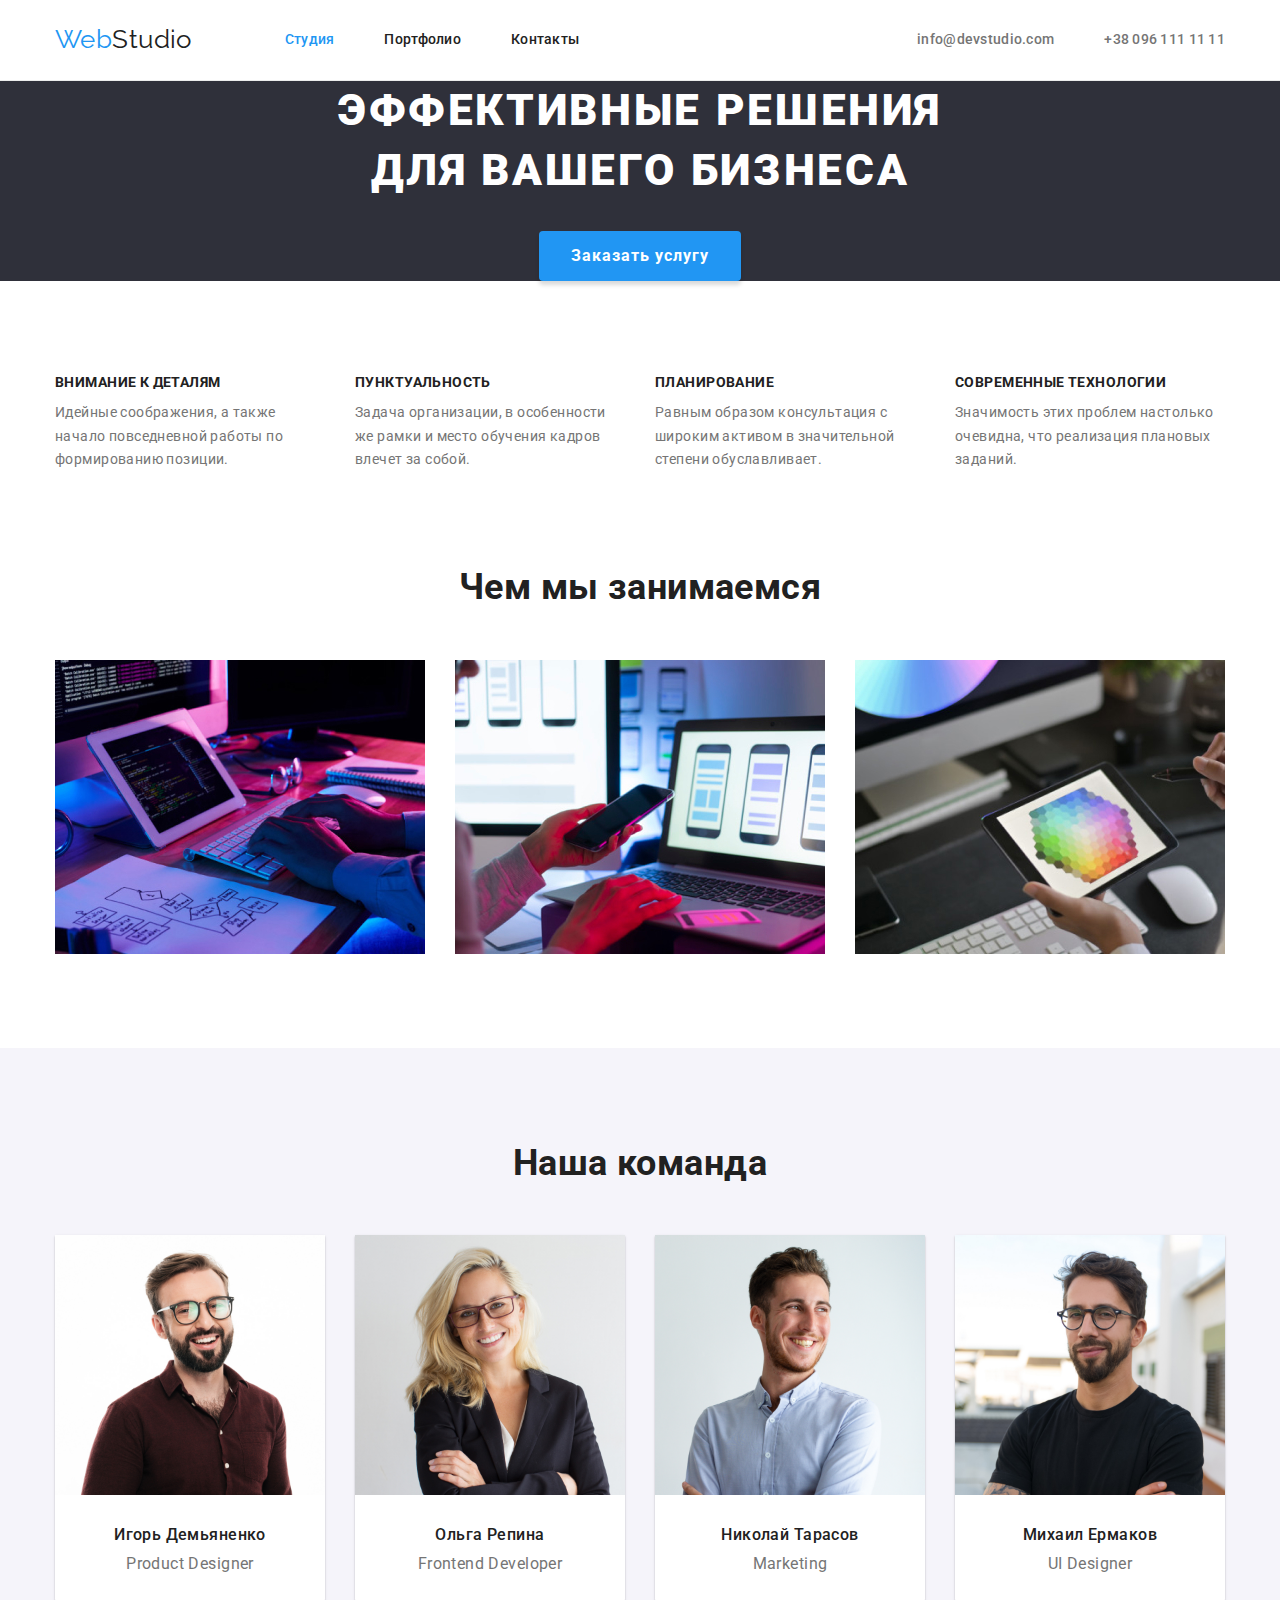
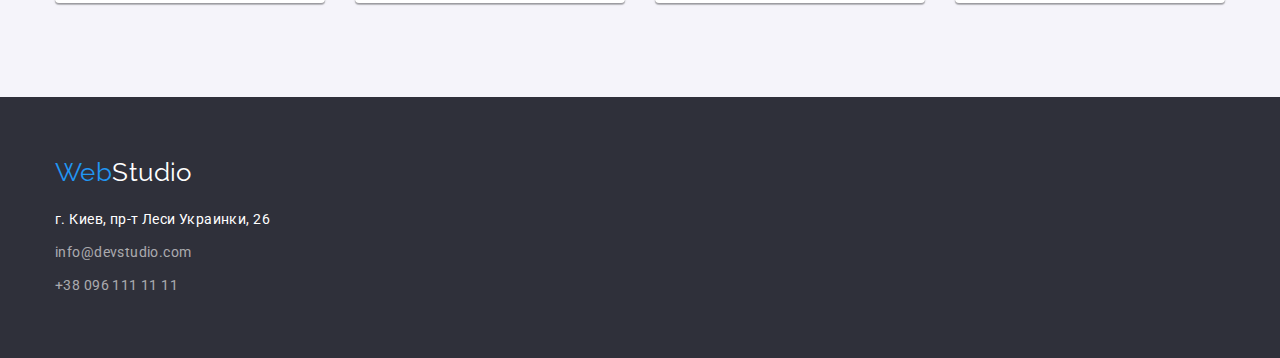
==== index.html @ 444cf95f "Добавляет материалы с 3 дз плюс БЭМ" ====
<!DOCTYPE html>
<html lang="ru">
  <head>
    <meta charset="UTF-8" />
    <meta name="viewport" content="width=device-width, initial-scale=1.0" />
    <title>WebStudio</title>
    <link
      href="https://fonts.googleapis.com/css2?family=Raleway:wght@700&family=Roboto:wght@400;500;700;900&display=swap"
      rel="stylesheet"
    />
    <link
      rel="stylesheet"
      href="https://cdnjs.cloudflare.com/ajax/libs/modern-normalize/1.0.0/modern-normalize.min.css"
    />
    <link rel="stylesheet" href="./css/common.css" />
    <link rel="stylesheet" href="./css/main.css" />
  </head>
  <body>
    <!-- Шапка сайта -->
    <header class="header">
      <div class="container header__container">
        <a href="./index.html" class="logo logo__header">
          Web<span class="logo--dark">Studio</span>
        </a>
        <nav>
          <ul class="site-nav">
            <li class="site-nav__item">
              <a
                href="./index.html"
                class="site-nav__link site-nav__link--current"
                >Студия</a
              >
            </li>
            <li class="site-nav__item">
              <a href="./portfolio.html" class="site-nav__link">Портфолио</a>
            </li>
            <li class="site-nav__item">
              <a href="" class="site-nav__link">Контакты</a>
            </li>
          </ul>
        </nav>
        <ul class="contacts">
          <li class="contacts__item">
            <a href="mailto:info@devstudio.com" class="contacts__link"
              >info@devstudio.com</a
            >
          </li>
          <li class="item">
            <a href="tel:+380961111111" class="contacts__link"
              >+38 096 111 11 11</a
            >
          </li>
        </ul>
      </div>
    </header>

    <main>
      <!-- Герой -->

      <section class="hero">
        <h1 class="hero__title">
          Эффективные решения <br />для вашего бизнеса
        </h1>
        <button class="button hero__button">Заказать услугу</button>
      </section>

      <!-- Особенности -->

      <section class="section features">
        <div class="container">
          <h2 class="title visually-hidden">Особенности</h2>
          <ul class="features-list">
            <li class="features-list__item">
              <h3 class="features-list__title">Внимание к деталям</h3>
              <p class="features-list__text">
                Идейные соображения, а также начало повседневной работы по
                формированию позиции.
              </p>
            </li>
            <li class="features-list__item">
              <h3 class="features-list__title">Пунктуальность</h3>
              <p class="features-list__text">
                Задача организации, в особенности же рамки и место обучения
                кадров влечет за собой.
              </p>
            </li>
            <li class="features-list__item">
              <h3 class="features-list__title">Планирование</h3>
              <p class="features-list__text">
                Равным образом консультация с широким активом в значительной
                степени обуславливает.
              </p>
            </li>
            <li class="features-list__item">
              <h3 class="features-list__title">Современные технологии</h3>
              <p class="features-list__text">
                Значимость этих проблем настолько очевидна, что реализация
                плановых заданий.
              </p>
            </li>
          </ul>
        </div>
      </section>

      <!-- Чем мы занимаемся -->
      <section class="section our-work">
        <div class="container">
          <h2 class="title">Чем мы занимаемся</h2>
          <ul class="work-list">
            <li class="work-list__item">
              <img
                src="./images/img.jpg"
                alt="Десктопные приложения"
                width="370"
                height="294"
              />
            </li>
            <li class="work-list__item">
              <img
                src="./images/img(1).jpg"
                alt="Мобильные приложения"
                width="370"
                height="294"
              />
            </li>
            <li class="work-list__item">
              <img
                src="./images/img(2).jpg"
                alt="Дизайнерские решения"
                width="370"
                height="294"
              />
            </li>
          </ul>
        </div>
      </section>

      <!-- Наша команда -->
      <section class="section our-team">
        <div class="container">
          <h2 class="title">Наша команда</h2>
          <ul class="team-list">
            <li class="team-list__item">
              <img
                src="./images/foto(1).jpg"
                alt="Игорь Демьяненко"
                width="270"
                height="260"
              />
              <h3 class="team-list__name">Игорь Демьяненко</h3>
              <p class="team-list__position" lang="en">Product Designer</p>
            </li>
            <li class="team-list__item">
              <img
                src="./images/foto(2).jpg"
                alt="Ольга Репина"
                width="270"
                height="260"
              />
              <h3 class="team-list__name">Ольга Репина</h3>
              <p class="team-list__position" lang="en">Frontend Developer</p>
            </li>
            <li class="team-list__item">
              <img
                src="./images/foto(3).jpg"
                alt="Николай Тарасов"
                width="270"
                height="260"
              />
              <h3 class="team-list__name">Николай Тарасов</h3>
              <p class="team-list__position" lang="en">Marketing</p>
            </li>
            <li class="team-list__item">
              <img
                src="./images/foto(4).jpg"
                alt="Михаил Ермаков"
                width="270"
                height="260"
              />
              <h3 class="team-list__name">Михаил Ермаков</h3>
              <p class="team-list__position" lang="en">UI Designer</p>
            </li>
          </ul>
        </div>
      </section>
    </main>

    <!-- Подвал сайта -->
    <footer class="footer">
      <div class="container footer__container">
        <a href="./index.html" class="logo logo__footer">
          Web<span class="logo--light">Studio</span>
        </a>
        <address class="address">
          <ul>
            <li class="address__item">г. Киев, пр-т Леси Украинки, 26</li>
            <li class="address__item">
              <a href="mailto:info@devstudio.com" class="address__link"
                >info@devstudio.com</a
              >
            </li>
            <li class="address__item">
              <a href="tel:+380961111111" class="address__link"
                >+38 096 111 11 11</a
              >
            </li>
          </ul>
        </address>
      </div>
    </footer>
  </body>
</html>
---- css/common.css ----
/* цвет основного текста #757575 */
/* вторичный цвет текста (цвет заголовков) #212121 */
/* акцент #2196F3 */
/* цвет ссылок в адресе rgba(255, 255, 255, 0.6) */
/* основной цвет фона #FFFFFF */
/* вторичный цвет фона #F5F4FA */
/* цвет акцентов фота #2F303A */
/* основной цвет бордера в портфолио #EEEEEE */
/* вторичный цвет бордера в портфолио #ECECEC */

:root {
  --primary-text-color: #757575;
  --title-text-color: #212121;
  --accent-color: #2196f3;
  --primary-white-color: #ffffff;
  --secondary-bg-color: #f5f4fa;
  --accent-bg-color: #2f303a;
  --primary-border-color: #eeeeee;
  --secondary-border-color: #ececec;
}

body {
  background-color: var(--primary-white-color);

  color: var(--primary-text-color);
  font-family: Roboto, sans-serif;
  letter-spacing: 0.03em;
  font-size: 14px;
  line-height: 1.71;
}

ul {
  padding: 0;
  margin: 0;
  list-style: none;
}

img {
  display: block;
  max-width: 100%;
  height: auto;
}

.visually-hidden {
  position: absolute;
  width: 1px;
  height: 1px;
  margin: -1px;
  border: 0;
  padding: 0;
  clip: rect(0 0 0 0);
  overflow: hidden;
}

.container {
  margin-top: 0;
  margin-bottom: 0;
  margin-left: auto;
  margin-right: auto;
  width: 1200px;
  padding: 0 15px;

  /* outline: 2px solid tomato; */
}

/* .section {
  outline: 1px dotted turquoise;
} */

/* Button */
.button {
  display: inline-block;
  border-radius: 4px;
  border: none;

  color: var(--primary-white-color);
  background-color: var(--accent-color);
  font-family: inherit;

  font-weight: 700;
  font-size: 16px;
  line-height: 1.87;
  letter-spacing: 0.06em;
  text-align: center;
}

/* Page header */

.header {
  border-bottom: 1px solid var(--secondary-border-color);
}

.header__container {
  display: flex;
  align-items: center;
}

/* Logo */
.logo {
  color: var(--accent-color);

  font-family: Raleway, sans-serif;
  font-size: 26px;
  line-height: 1.2;
  text-decoration: none;
}

.logo__header {
  margin-right: 93px;
}

.logo--dark {
  color: var(--title-text-color);
}

.logo--light {
  color: var(--primary-white-color);
}

/* Site nav */

.site-nav {
  display: flex;
}

.site-nav__item:not(:last-child) {
  margin-right: 50px;
}

.site-nav__link {
  display: block;
  padding-top: 32px;
  padding-bottom: 32px;

  color: var(--title-text-color);
  font-weight: 500;
  font-size: 14px;
  line-height: 1.14;
  letter-spacing: 0.02em;
  text-decoration: none;
}

.site-nav__link:hover,
.site-nav__link:focus {
  color: var(--accent-color);
}

.site-nav__link--current {
  color: var(--accent-color);
}

/* Contacts */

.contacts {
  display: flex;
  margin-left: auto;
}

.contacts__item:not(:last-child) {
  margin-right: 50px;
}

.contacts__link {
  display: block;
  padding-top: 32px;
  padding-bottom: 32px;

  color: var(--primary-text-color);
  font-weight: 500;
  font-size: 14px;
  line-height: 1.14;
  letter-spacing: 0.02em;
  text-decoration: none;
}

.contacts__link:hover,
.contacts__link:focus {
  color: var(--accent-color);
}

/* Footer */

.footer {
  padding-top: 60px;
  padding-bottom: 60px;

  background-color: var(--accent-bg-color);
}

.logo__footer {
  display: inline-block;
  margin-bottom: 20px;
}

.address {
  color: var(--primary-white-color);
  font-style: normal;
  font-size: 14px;
  line-height: 1.71;
}

.address__link {
  color: rgba(255, 255, 255, 0.6);
  font-size: 14px;
  line-height: 1.71;
  text-decoration: none;
}
.address__item:not(:last-child) {
  margin-bottom: 9px;
}
---- css/main.css ----
/* Hero */

.hero {
  text-align: center;

  background-color: var(--accent-bg-color);
}

.hero__title {
  margin-top: 0;
  margin-bottom: 30px;

  color: var(--primary-white-color);
  font-weight: 900;
  font-size: 44px;
  line-height: 1.36;
  letter-spacing: 0.06em;
  text-transform: uppercase;
}

.hero__button {
  padding: 10px 32px;
  min-width: 200px;
  min-height: 50px;
  box-shadow: 0px 4px 4px rgba(0, 0, 0, 0.15);
}

/* Section */

.title {
  margin-top: 0;
  margin-bottom: 50px;

  color: var(--title-text-color);
  font-weight: 700;
  font-size: 36px;
  line-height: 1.2;
  text-align: center;
}

/* Features */
.features {
  padding-top: 94px;
  padding-bottom: 94px;
}

.features-list {
  display: flex;
}

.features-list__item {
  /* flex-basis: 270px; */
  flex-basis: calc((100% - 3 * 30px) / 4);
}

.features-list__item:not(:last-child) {
  margin-right: 30px;
}

.features-list__title {
  margin-top: 0;
  margin-bottom: 10px;

  color: var(--title-text-color);
  font-weight: 700;
  font-size: 14px;
  line-height: 1.14;
  text-transform: uppercase;
}

.features-list__text {
  margin-top: 0;
  margin-bottom: 0;
}

/* Our work */

.our-work {
  padding-top: 0;
  padding-bottom: 94px;
}

.work-list {
  display: flex;
}

.work-list__item {
  flex-basis: calc((100% - 2 * 30px) / 3);
}

.work-list__item:not(:last-child) {
  margin-right: 30px;
}

/* Our team */

.our-team {
  padding-top: 94px;
  padding-bottom: 94px;

  background-color: var(--secondary-bg-color);
}

.team-list {
  display: flex;
}

.team-list__item {
  flex-basis: calc((100% - 3 * 30px) / 4);
  padding-bottom: 30px;
  background-color: var(--primary-white-color);
  box-shadow: 0px 1px 3px rgba(0, 0, 0, 0.12), 0px 1px 1px rgba(0, 0, 0, 0.14),
    0px 2px 1px rgba(0, 0, 0, 0.2);
  border-radius: 0px 0px 4px 4px;
}

.team-list__item:not(:last-child) {
  margin-right: 30px;
}

.team-list__name {
  margin-top: 30px;
  margin-bottom: 10px;

  color: var(--title-text-color);
  font-weight: 500;
  font-size: 16px;
  line-height: 1.2;
  text-align: center;
}

.team-list__position {
  margin-top: 0;
  margin-bottom: 0;

  font-size: 16px;
  line-height: 1.2;
  text-align: center;
}
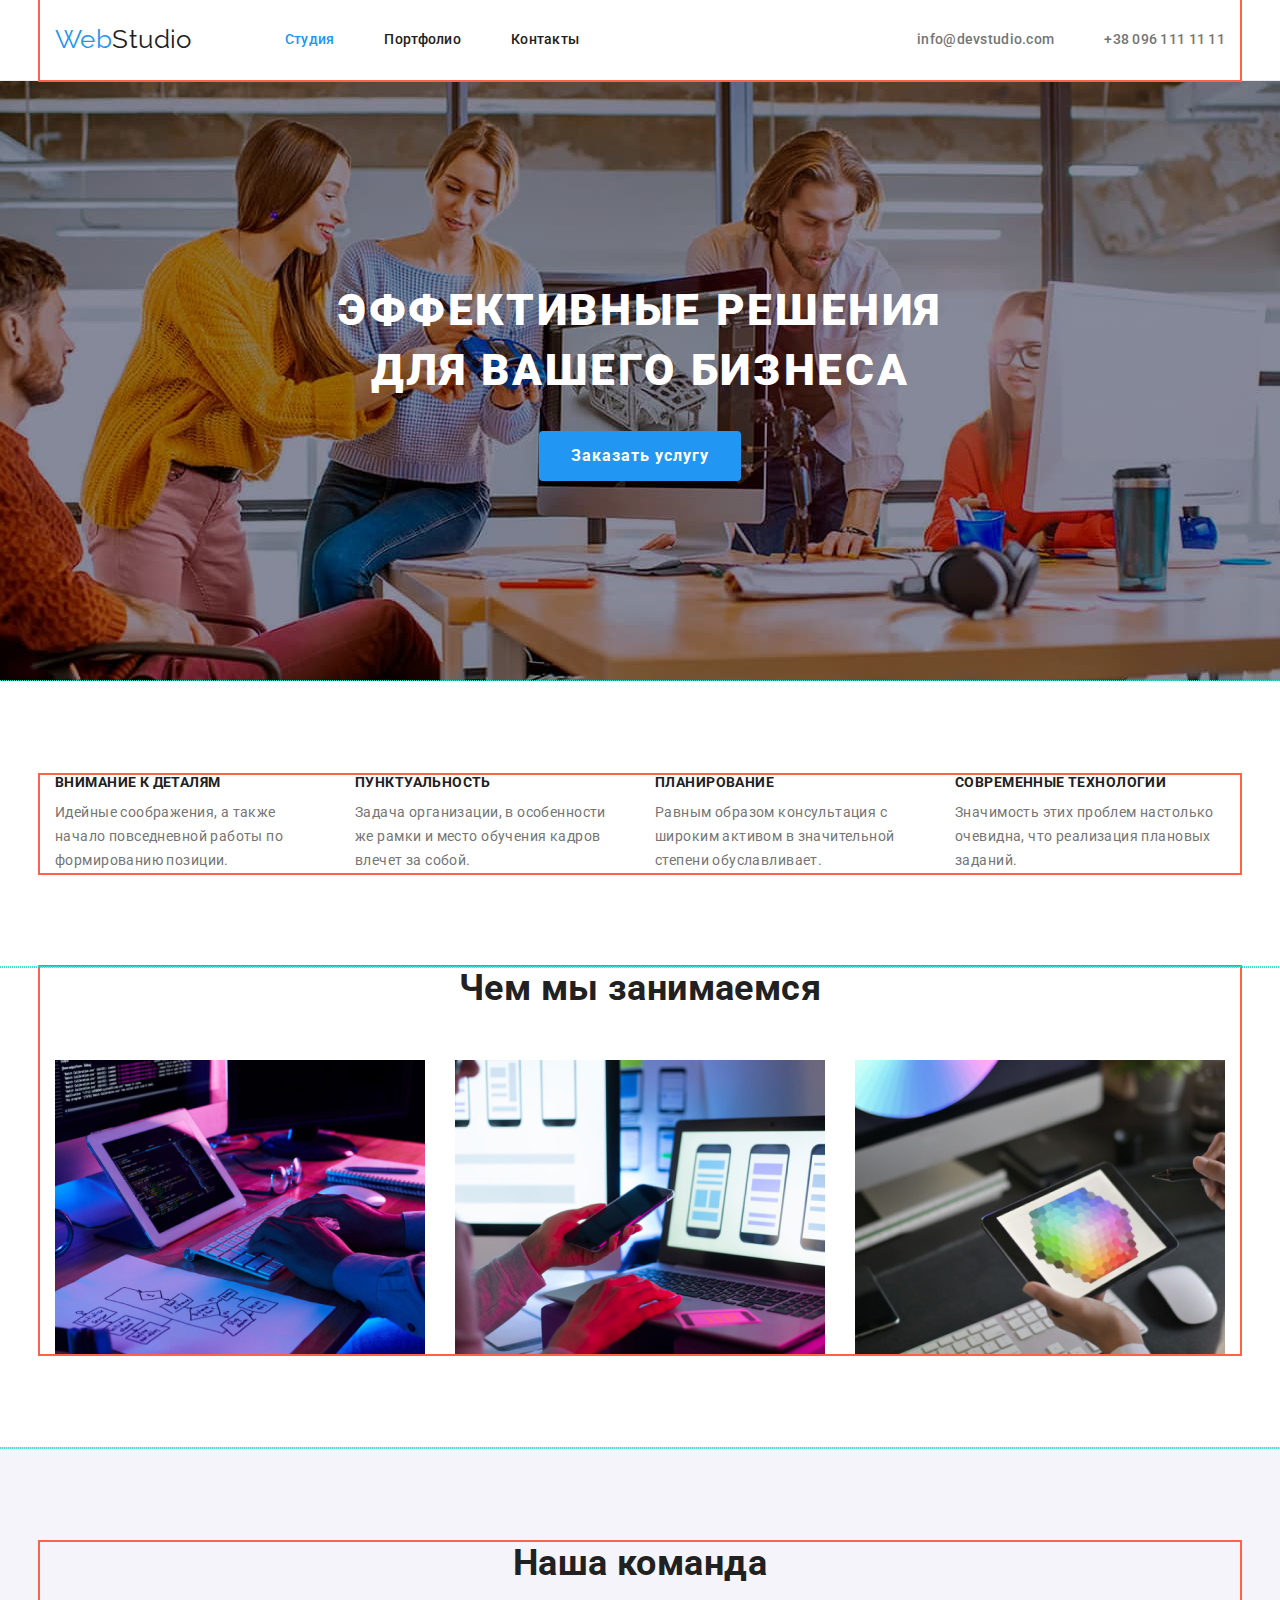
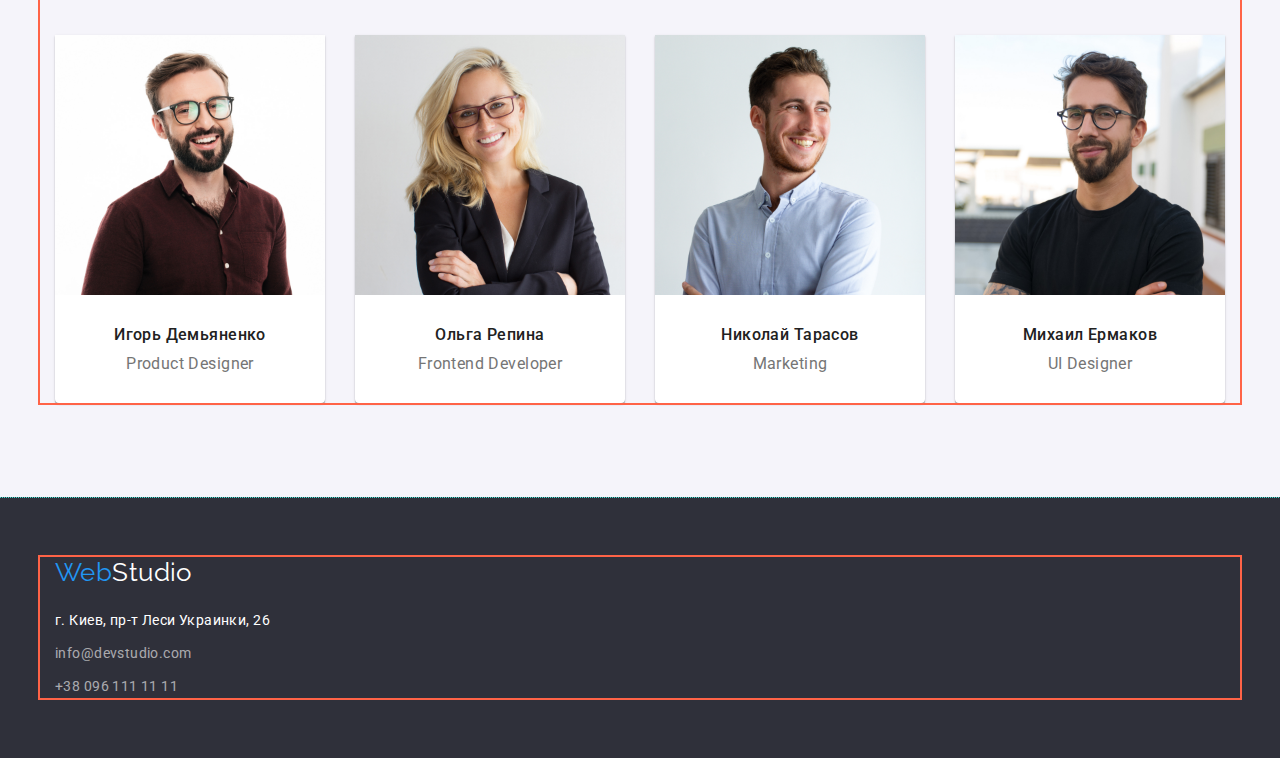
==== commit ce8a9d9c: "Добавляет фоновое изображение в герое" ====
--- a/index.html
+++ b/index.html
@@ -58,10 +58,12 @@
       <!-- Герой -->
 
       <section class="hero">
-        <h1 class="hero__title">
-          Эффективные решения <br />для вашего бизнеса
-        </h1>
-        <button class="button hero__button">Заказать услугу</button>
+        <div class="hero__content">
+          <h1 class="hero__title">
+            Эффективные решения <br />для вашего бизнеса
+          </h1>
+          <button class="button hero__button">Заказать услугу</button>
+        </div>
       </section>
 
       <!-- Особенности -->
--- a/css/common.css
+++ b/css/common.css
@@ -7,6 +7,7 @@
 /* цвет акцентов фота #2F303A */
 /* основной цвет бордера в портфолио #EEEEEE */
 /* вторичный цвет бордера в портфолио #ECECEC */
+/* цвет фона героя #C4C4C4 */
 
 :root {
   --primary-text-color: #757575;
@@ -17,6 +18,7 @@
   --accent-bg-color: #2f303a;
   --primary-border-color: #eeeeee;
   --secondary-border-color: #ececec;
+  --hero-color: #c4c4c4;
 }
 
 body {
@@ -60,12 +62,12 @@
   width: 1200px;
   padding: 0 15px;
 
-  /* outline: 2px solid tomato; */
-}
-
-/* .section {
+  outline: 2px solid tomato;
+}
+
+.section {
   outline: 1px dotted turquoise;
-} */
+}
 
 /* Button */
 .button {
--- a/css/main.css
+++ b/css/main.css
@@ -1,9 +1,16 @@
 /* Hero */
 
 .hero {
+  height: 600px;
   text-align: center;
+  background-color: var(--hero-color);
+  background-image: url('../images/hero.jpg');
+  background-position: center;
+}
 
-  background-color: var(--accent-bg-color);
+.hero__content {
+  padding-top: 200px;
+  padding-bottom: 200px;
 }
 
 .hero__title {
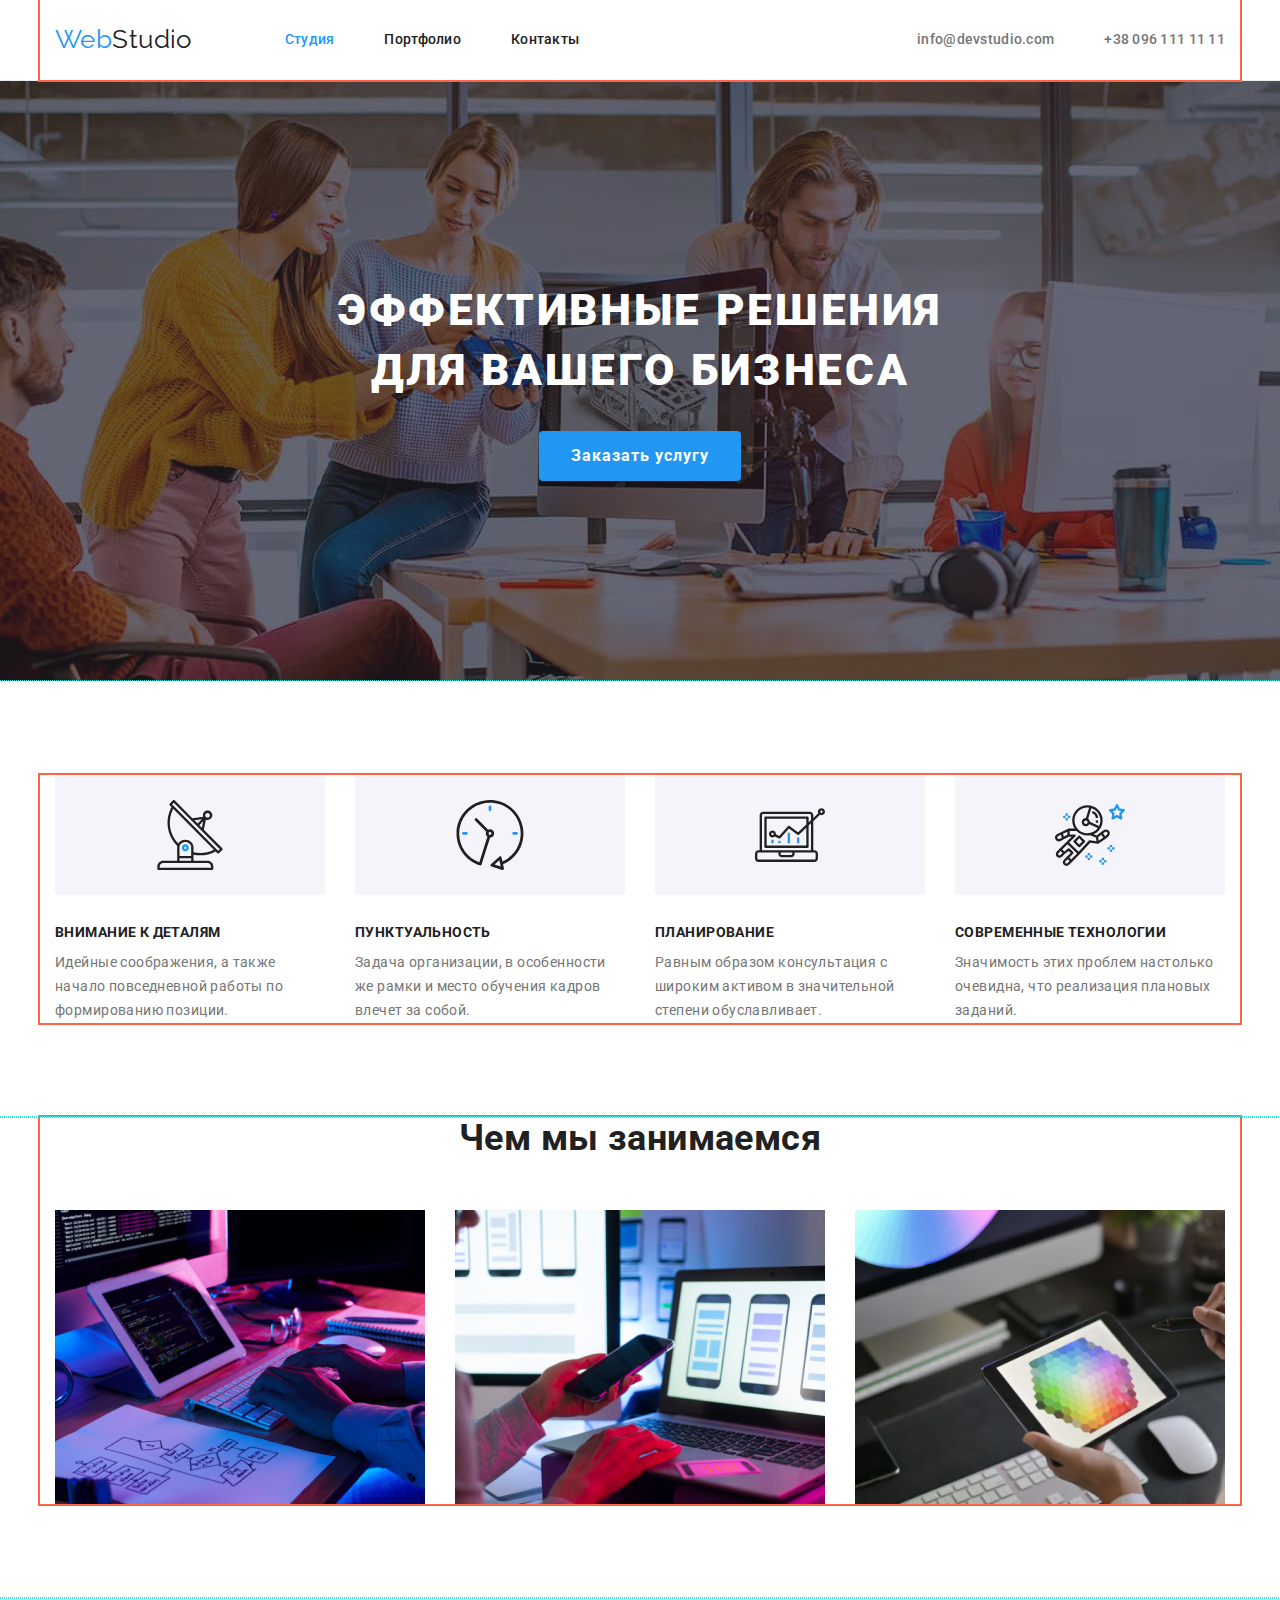
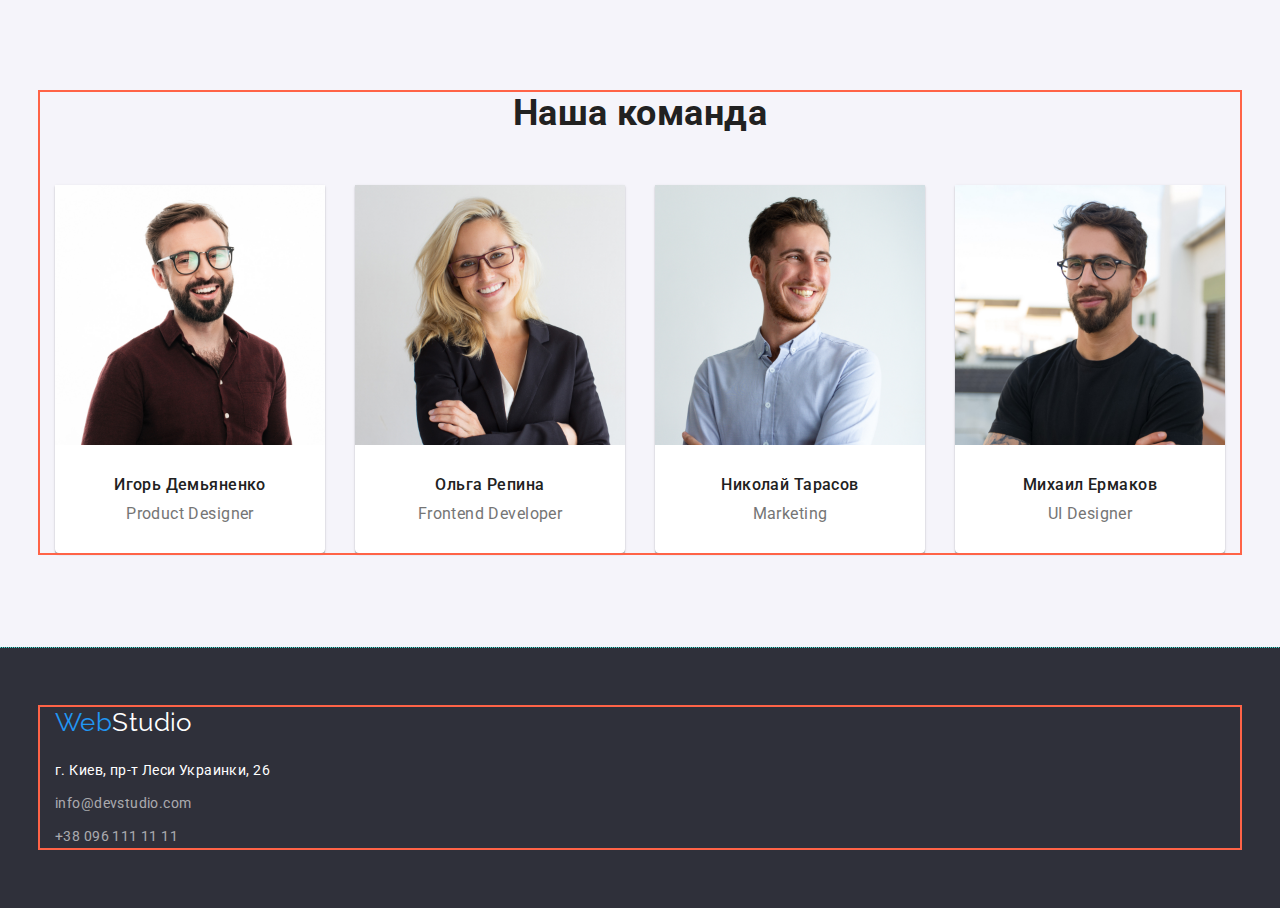
==== commit 25cf4da0: "Добавляет финальные стили к герою и иконки в особености" ====
--- a/index.html
+++ b/index.html
@@ -58,11 +58,13 @@
       <!-- Герой -->
 
       <section class="hero">
-        <div class="hero__content">
-          <h1 class="hero__title">
-            Эффективные решения <br />для вашего бизнеса
-          </h1>
-          <button class="button hero__button">Заказать услугу</button>
+        <div class="hero__wrapper">
+          <div class="hero__content">
+            <h1 class="hero__title">
+              Эффективные решения <br />для вашего бизнеса
+            </h1>
+            <button class="button hero__button">Заказать услугу</button>
+          </div>
         </div>
       </section>
 
@@ -72,28 +74,28 @@
         <div class="container">
           <h2 class="title visually-hidden">Особенности</h2>
           <ul class="features-list">
-            <li class="features-list__item">
+            <li class="features-list__item features-list__item--icon-antenna">
               <h3 class="features-list__title">Внимание к деталям</h3>
               <p class="features-list__text">
                 Идейные соображения, а также начало повседневной работы по
                 формированию позиции.
               </p>
             </li>
-            <li class="features-list__item">
+            <li class="features-list__item features-list__item--icon-clock">
               <h3 class="features-list__title">Пунктуальность</h3>
               <p class="features-list__text">
                 Задача организации, в особенности же рамки и место обучения
                 кадров влечет за собой.
               </p>
             </li>
-            <li class="features-list__item">
+            <li class="features-list__item features-list__item--icon-diagram">
               <h3 class="features-list__title">Планирование</h3>
               <p class="features-list__text">
                 Равным образом консультация с широким активом в значительной
                 степени обуславливает.
               </p>
             </li>
-            <li class="features-list__item">
+            <li class="features-list__item features-list__item--icon-astronaut">
               <h3 class="features-list__title">Современные технологии</h3>
               <p class="features-list__text">
                 Значимость этих проблем настолько очевидна, что реализация
--- a/css/main.css
+++ b/css/main.css
@@ -1,14 +1,26 @@
 /* Hero */
 
-.hero {
+/* .hero {
+} */
+
+.hero__wrapper {
+  max-width: 1600px;
   height: 600px;
-  text-align: center;
+  margin-left: auto;
+  margin-right: auto;
   background-color: var(--hero-color);
-  background-image: url('../images/hero.jpg');
+  background-image: linear-gradient(
+      to right,
+      rgba(47, 48, 58, 0.4),
+      rgba(47, 48, 58, 0.4)
+    ),
+    url('../images/hero.jpg');
   background-position: center;
+  background-size: cover;
 }
 
 .hero__content {
+  text-align: center;
   padding-top: 200px;
   padding-bottom: 200px;
 }
@@ -56,12 +68,39 @@
 }
 
 .features-list__item {
-  /* flex-basis: 270px; */
   flex-basis: calc((100% - 3 * 30px) / 4);
 }
 
 .features-list__item:not(:last-child) {
   margin-right: 30px;
+}
+
+.features-list__item::before {
+  display: block;
+  margin-bottom: 30px;
+  content: '';
+  height: 120px;
+  background-color: var(--secondary-bg-color);
+  background-repeat: no-repeat;
+  background-position: center;
+
+  border-radius: 4px;
+}
+
+.features-list__item--icon-antenna::before {
+  background-image: url('../images/antenna.svg');
+}
+
+.features-list__item--icon-clock::before {
+  background-image: url('../images/clock.svg');
+}
+
+.features-list__item--icon-diagram::before {
+  background-image: url('../images/diagram.svg');
+}
+
+.features-list__item--icon-astronaut::before {
+  background-image: url('../images/astronaut.svg');
 }
 
 .features-list__title {
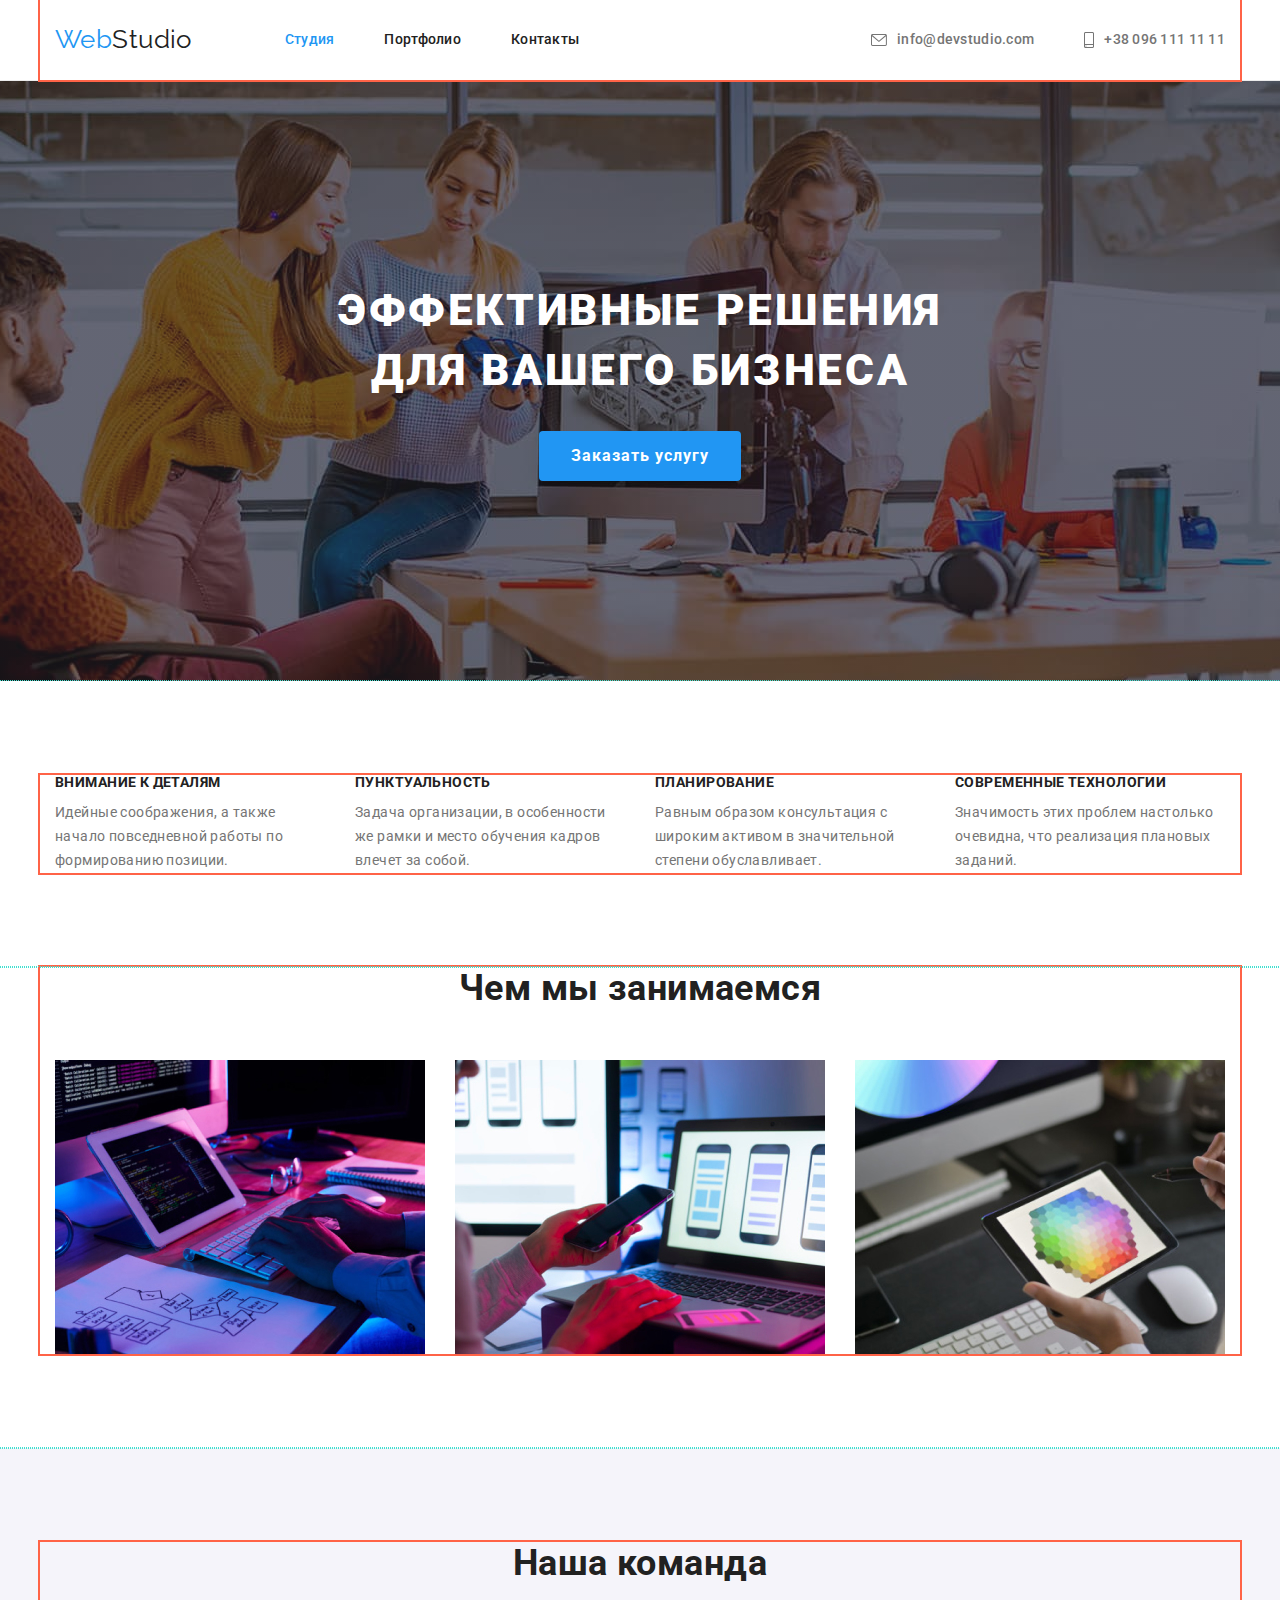
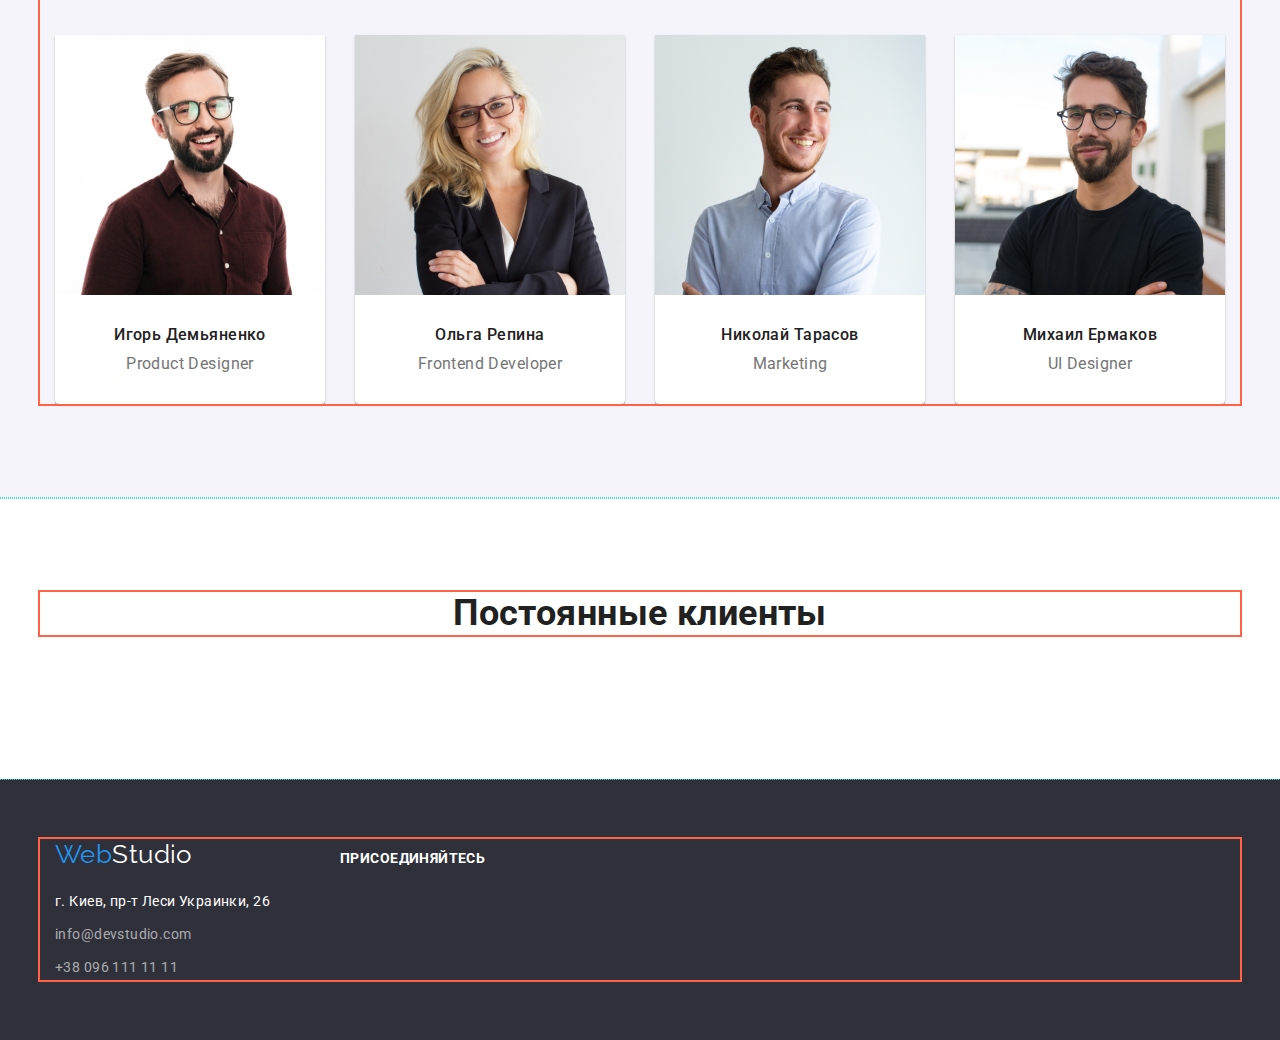
==== commit 0f333ca0: "Добавляет спрайт для всех иконок. Добавляет иконки в шапке" ====
--- a/index.html
+++ b/index.html
@@ -41,13 +41,23 @@
         </nav>
         <ul class="contacts">
           <li class="contacts__item">
-            <a href="mailto:info@devstudio.com" class="contacts__link"
-              >info@devstudio.com</a
+            <a
+              href="mailto:info@devstudio.com"
+              class="contacts__link contacts__link--email"
+              ><svg class="contacts__icon" width="16" height="12">
+                <use href="./images/sprite.svg#envelope"></use>
+              </svg>
+              info@devstudio.com</a
             >
           </li>
           <li class="item">
-            <a href="tel:+380961111111" class="contacts__link"
-              >+38 096 111 11 11</a
+            <a
+              href="tel:+380961111111"
+              class="contacts__link contacts__link--tel"
+              ><svg class="contacts__icon" width="10" height="16">
+                <use href="./images/sprite.svg#smartphone"></use>
+              </svg>
+              +38 096 111 11 11</a
             >
           </li>
         </ul>
@@ -70,7 +80,7 @@
 
       <!-- Особенности -->
 
-      <section class="section features">
+      <section class="section">
         <div class="container">
           <h2 class="title visually-hidden">Особенности</h2>
           <ul class="features-list">
@@ -187,29 +197,78 @@
           </ul>
         </div>
       </section>
+
+      <!-- Постоянные клиенты -->
+
+      <section class="section regular-clients">
+        <div class="container">
+          <h2 class="title">Постоянные клиенты</h2>
+          <!-- <ul>
+            <li>
+              <a href=""></a>
+            </li>
+            <li><a href=""></a></li>
+            <li><a href=""></a></li>
+            <li><a href=""></a></li>
+            <li><a href=""></a></li>
+            <li><a href=""></a></li>
+          </ul> -->
+        </div>
+      </section>
     </main>
 
     <!-- Подвал сайта -->
     <footer class="footer">
       <div class="container footer__container">
-        <a href="./index.html" class="logo logo__footer">
-          Web<span class="logo--light">Studio</span>
-        </a>
-        <address class="address">
-          <ul>
-            <li class="address__item">г. Киев, пр-т Леси Украинки, 26</li>
-            <li class="address__item">
-              <a href="mailto:info@devstudio.com" class="address__link"
-                >info@devstudio.com</a
-              >
-            </li>
-            <li class="address__item">
-              <a href="tel:+380961111111" class="address__link"
-                >+38 096 111 11 11</a
-              >
-            </li>
-          </ul>
-        </address>
+        <div class="footer__contacts">
+          <a href="./index.html" class="logo logo__footer">
+            Web<span class="logo--light">Studio</span>
+          </a>
+          <address class="address">
+            <ul>
+              <li class="address__item">г. Киев, пр-т Леси Украинки, 26</li>
+              <li class="address__item">
+                <a href="mailto:info@devstudio.com" class="address__link"
+                  >info@devstudio.com</a
+                >
+              </li>
+              <li class="address__item">
+                <a href="tel:+380961111111" class="address__link"
+                  >+38 096 111 11 11</a
+                >
+              </li>
+            </ul>
+          </address>
+        </div>
+        <div class="social-networks">
+          <b class="social-networks__title">Присоединяйтесь</b>
+          <ul class="social-networks__list">
+            <li class="social-networks__item">
+              <a
+                class="social-networks__link social-networks__link--instagram"
+                href="https://www.instagram.com/"
+              ></a>
+            </li>
+            <li class="social-networks__item">
+              <a
+                class="social-networks__link social-networks__link--twitter"
+                href="https://twitter.com/"
+              ></a>
+            </li>
+            <li class="social-networks__item">
+              <a
+                class="social-networks__link social-networks__link--facebook"
+                href="https://www.facebook.com/"
+              ></a>
+            </li>
+            <li class="social-networks__item--linkedin">
+              <a
+                class="social-networks__link social-networks__link--linkedin"
+                href="https://www.linkedin.com/"
+              ></a>
+            </li>
+          </ul>
+        </div>
       </div>
     </footer>
   </body>
--- a/css/common.css
+++ b/css/common.css
@@ -66,6 +66,9 @@
 }
 
 .section {
+  padding-top: 94px;
+  padding-bottom: 94px;
+
   outline: 1px dotted turquoise;
 }
 
@@ -163,7 +166,10 @@
 }
 
 .contacts__link {
-  display: block;
+  /* display: block; */
+  display: flex;
+  align-items: center;
+
   padding-top: 32px;
   padding-bottom: 32px;
 
@@ -175,9 +181,15 @@
   text-decoration: none;
 }
 
+.contacts__icon {
+  margin-right: 10px;
+}
+
 .contacts__link:hover,
 .contacts__link:focus {
   color: var(--accent-color);
+  --color-envelope: var(--accent-color);
+  --color-smartphone: var(--accent-color);
 }
 
 /* Footer */
@@ -189,6 +201,15 @@
   background-color: var(--accent-bg-color);
 }
 
+.footer__container {
+  display: flex;
+  align-items: baseline;
+}
+
+.footer__contacts {
+  margin-right: 70px;
+}
+
 .logo__footer {
   display: inline-block;
   margin-bottom: 20px;
@@ -210,3 +231,79 @@
 .address__item:not(:last-child) {
   margin-bottom: 9px;
 }
+
+.social-networks {
+}
+
+.social-networks__title {
+  display: block;
+  margin-bottom: 20px;
+
+  text-transform: uppercase;
+  line-height: 1.14;
+  color: var(--primary-white-color);
+}
+
+.social-networks__list {
+  display: flex;
+}
+
+.social-networks__item:not(:last-child) {
+  margin-right: 10px;
+}
+
+/* .social-networks__link {
+  display: inline-block;
+  width: 44px;
+  height: 44px;
+  border-radius: 50%;
+  background-color: rgba(255, 255, 255, 0.1);
+  background-repeat: no-repeat;
+  background-position: center;
+}
+
+.social-networks__link:hover {
+  background-color: var(--accent-color);
+}
+
+.social-networks__link--instagram {
+  background-image: url('../images/instagram-white.svg');
+}
+
+.social-networks__link--twitter {
+  background-image: url('../images/twitter-white.svg');
+}
+
+.social-networks__link--facebook {
+  background-image: url('../images/facebook-white.svg');
+}
+
+.social-networks__link--linkedin {
+  background-image: url('../images/linkedin-white.svg');
+} */
+
+/* .action {
+  display: flex;
+  padding: 0;
+  margin: 0;
+  outline: 1px solid black;
+  list-style: none;
+}
+.test {
+  width: 44px;
+  height: 44px;
+  background-color: #fff;
+  border-radius: 50%;
+  padding: 0;
+  border: none;
+}
+.test-icon {
+  fill: #afb1b8;
+  width: 20px;
+  height: 20px;
+}
+
+.test:hover {
+  background-color: #2196f3;
+  --color2: #fff;
+} */
--- a/css/main.css
+++ b/css/main.css
@@ -1,7 +1,4 @@
 /* Hero */
-
-/* .hero {
-} */
 
 .hero__wrapper {
   max-width: 1600px;
@@ -58,10 +55,6 @@
 }
 
 /* Features */
-.features {
-  padding-top: 94px;
-  padding-bottom: 94px;
-}
 
 .features-list {
   display: flex;
@@ -75,7 +68,7 @@
   margin-right: 30px;
 }
 
-.features-list__item::before {
+/* .features-list__item::before {
   display: block;
   margin-bottom: 30px;
   content: '';
@@ -83,8 +76,8 @@
   background-color: var(--secondary-bg-color);
   background-repeat: no-repeat;
   background-position: center;
-
   border-radius: 4px;
+  background-size: 70px 70px;
 }
 
 .features-list__item--icon-antenna::before {
@@ -101,7 +94,7 @@
 
 .features-list__item--icon-astronaut::before {
   background-image: url('../images/astronaut.svg');
-}
+} */
 
 .features-list__title {
   margin-top: 0;
@@ -141,9 +134,6 @@
 /* Our team */
 
 .our-team {
-  padding-top: 94px;
-  padding-bottom: 94px;
-
   background-color: var(--secondary-bg-color);
 }
 
@@ -183,3 +173,5 @@
   line-height: 1.2;
   text-align: center;
 }
+
+/* Regular clients */
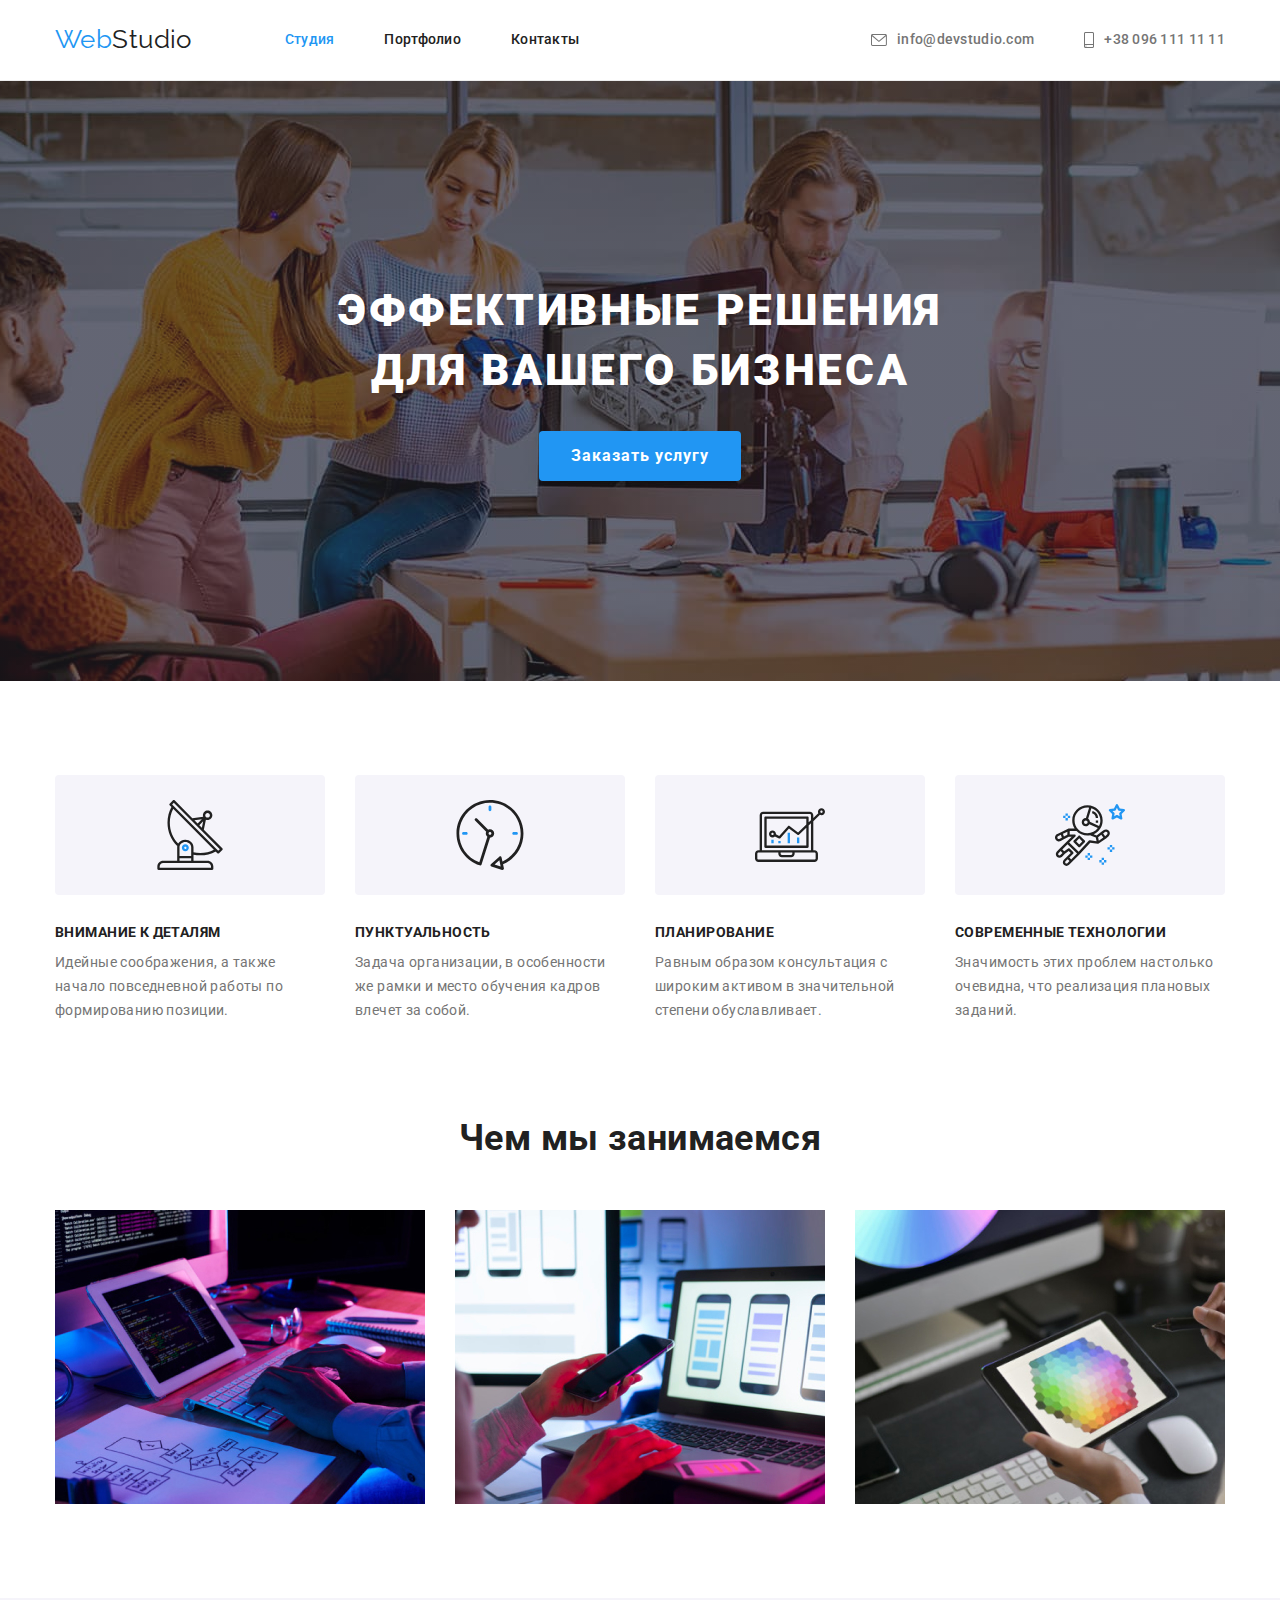
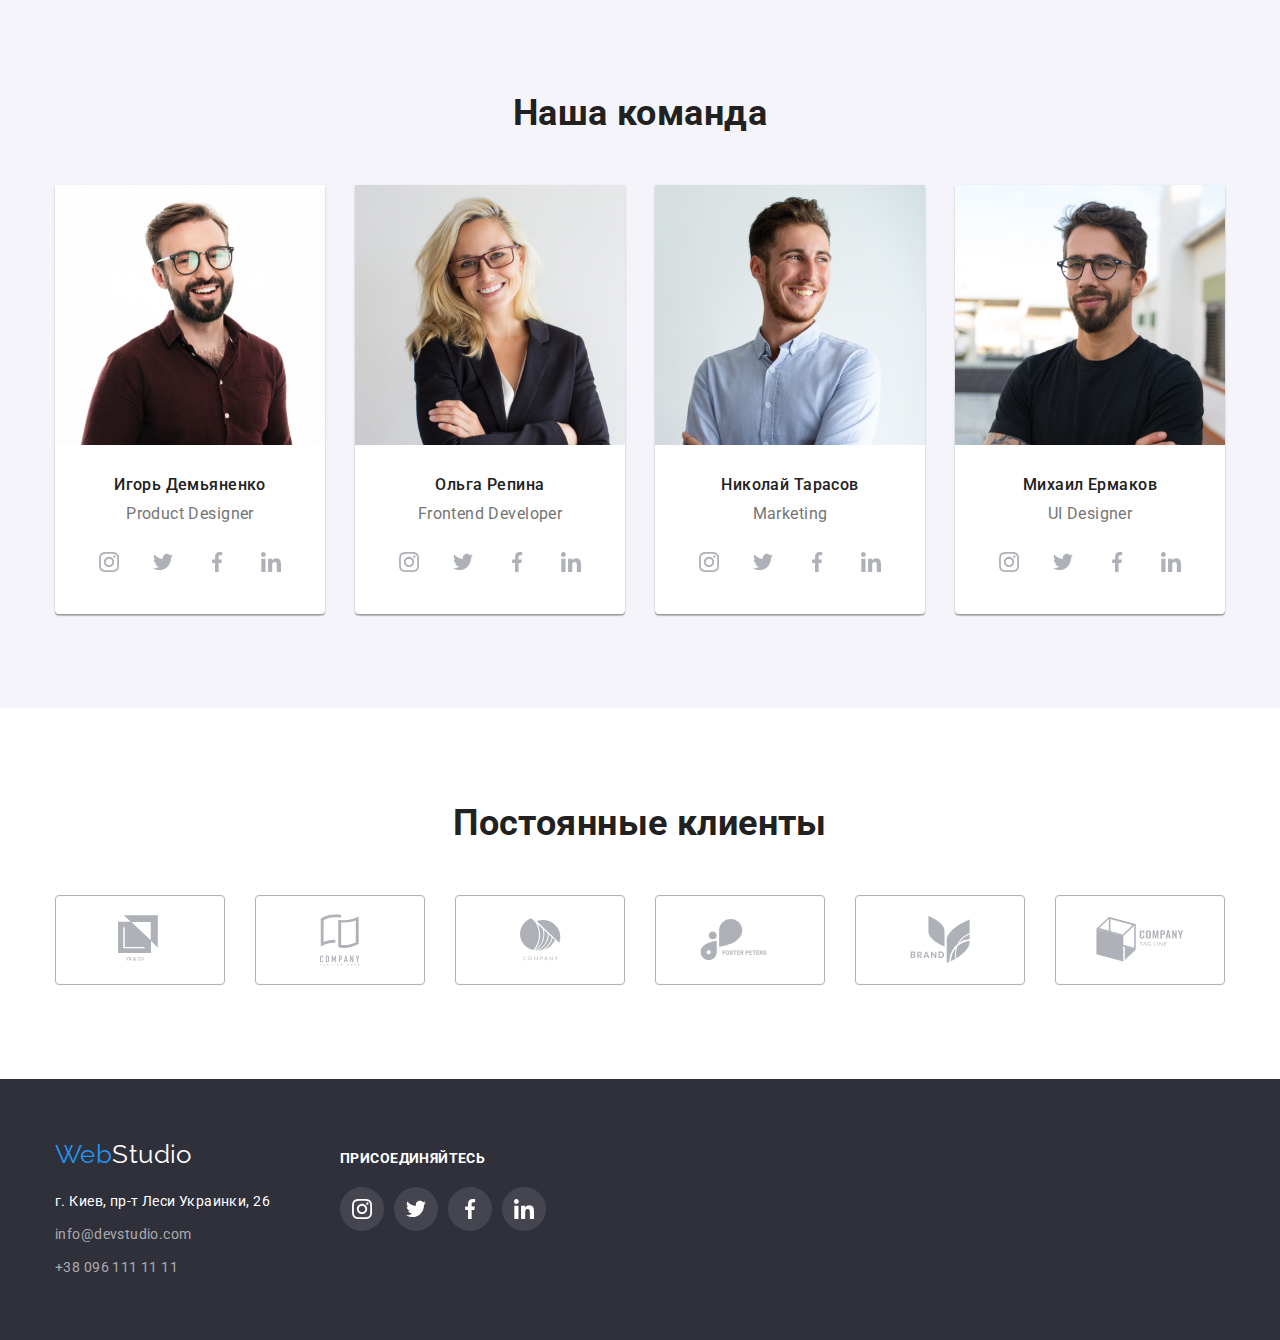
==== commit e17e47bb: "Добавляет иконки" ====
--- a/index.html
+++ b/index.html
@@ -22,6 +22,7 @@
         <a href="./index.html" class="logo logo__header">
           Web<span class="logo--dark">Studio</span>
         </a>
+
         <nav>
           <ul class="site-nav">
             <li class="site-nav__item">
@@ -39,6 +40,7 @@
             </li>
           </ul>
         </nav>
+
         <ul class="contacts">
           <li class="contacts__item">
             <a
@@ -50,6 +52,7 @@
               info@devstudio.com</a
             >
           </li>
+
           <li class="item">
             <a
               href="tel:+380961111111"
@@ -83,29 +86,53 @@
       <section class="section">
         <div class="container">
           <h2 class="title visually-hidden">Особенности</h2>
+
           <ul class="features-list">
-            <li class="features-list__item features-list__item--icon-antenna">
+            <li class="features-list__item">
+              <div class="features-list__container">
+                <svg class="features-list__icon" width="70" height="70">
+                  <use href="./images/sprite.svg#antenna"></use>
+                </svg>
+              </div>
               <h3 class="features-list__title">Внимание к деталям</h3>
               <p class="features-list__text">
                 Идейные соображения, а также начало повседневной работы по
                 формированию позиции.
               </p>
             </li>
-            <li class="features-list__item features-list__item--icon-clock">
+
+            <li class="features-list__item">
+              <div class="features-list__container">
+                <svg class="features-list__icon" width="70" height="70">
+                  <use href="./images/sprite.svg#clock"></use>
+                </svg>
+              </div>
               <h3 class="features-list__title">Пунктуальность</h3>
               <p class="features-list__text">
                 Задача организации, в особенности же рамки и место обучения
                 кадров влечет за собой.
               </p>
             </li>
-            <li class="features-list__item features-list__item--icon-diagram">
+
+            <li class="features-list__item">
+              <div class="features-list__container">
+                <svg class="features-list__icon" width="70" height="70">
+                  <use href="./images/sprite.svg#diagram"></use>
+                </svg>
+              </div>
               <h3 class="features-list__title">Планирование</h3>
               <p class="features-list__text">
                 Равным образом консультация с широким активом в значительной
                 степени обуславливает.
               </p>
             </li>
-            <li class="features-list__item features-list__item--icon-astronaut">
+
+            <li class="features-list__item">
+              <div class="features-list__container">
+                <svg class="features-list__icon" width="70" height="70">
+                  <use href="./images/sprite.svg#astronaut"></use>
+                </svg>
+              </div>
               <h3 class="features-list__title">Современные технологии</h3>
               <p class="features-list__text">
                 Значимость этих проблем настолько очевидна, что реализация
@@ -120,6 +147,7 @@
       <section class="section our-work">
         <div class="container">
           <h2 class="title">Чем мы занимаемся</h2>
+
           <ul class="work-list">
             <li class="work-list__item">
               <img
@@ -129,6 +157,7 @@
                 height="294"
               />
             </li>
+
             <li class="work-list__item">
               <img
                 src="./images/img(1).jpg"
@@ -137,6 +166,7 @@
                 height="294"
               />
             </li>
+
             <li class="work-list__item">
               <img
                 src="./images/img(2).jpg"
@@ -153,7 +183,9 @@
       <section class="section our-team">
         <div class="container">
           <h2 class="title">Наша команда</h2>
+
           <ul class="team-list">
+            <!-- сотрудник-1 -->
             <li class="team-list__item">
               <img
                 src="./images/foto(1).jpg"
@@ -163,7 +195,55 @@
               />
               <h3 class="team-list__name">Игорь Демьяненко</h3>
               <p class="team-list__position" lang="en">Product Designer</p>
-            </li>
+              <ul class="social-networks__list">
+                <li class="social-networks__item">
+                  <a
+                    class="social-networks__link"
+                    href="https://www.instagram.com/"
+                    aria-label="Instagram"
+                  >
+                    <svg class="social-networks__icon" width="20" height="20">
+                      <use href="./images/sprite.svg#instagram"></use>
+                    </svg>
+                  </a>
+                </li>
+                <li class="social-networks__item">
+                  <a
+                    class="social-networks__link"
+                    href="https://twitter.com/"
+                    aria-label="Twitter"
+                  >
+                    <svg class="social-networks__icon" width="20" height="20">
+                      <use href="./images/sprite.svg#twitter"></use>
+                    </svg>
+                  </a>
+                </li>
+                <li class="social-networks__item">
+                  <a
+                    class="social-networks__link"
+                    href="https://www.facebook.com/"
+                    aria-label="Facebook"
+                  >
+                    <svg class="social-networks__icon" width="20" height="20">
+                      <use href="./images/sprite.svg#facebook"></use>
+                    </svg>
+                  </a>
+                </li>
+                <li class="social-networks__item">
+                  <a
+                    class="social-networks__link"
+                    href="https://www.linkedin.com/"
+                    aria-label="Linkedin"
+                  >
+                    <svg class="social-networks__icon" width="20" height="20">
+                      <use href="./images/sprite.svg#linkedin"></use>
+                    </svg>
+                  </a>
+                </li>
+              </ul>
+            </li>
+
+            <!-- сотрудник-2 -->
             <li class="team-list__item">
               <img
                 src="./images/foto(2).jpg"
@@ -173,7 +253,55 @@
               />
               <h3 class="team-list__name">Ольга Репина</h3>
               <p class="team-list__position" lang="en">Frontend Developer</p>
-            </li>
+              <ul class="social-networks__list">
+                <li class="social-networks__item">
+                  <a
+                    class="social-networks__link"
+                    href="https://www.instagram.com/"
+                    aria-label="Instagram"
+                  >
+                    <svg class="social-networks__icon" width="20" height="20">
+                      <use href="./images/sprite.svg#instagram"></use>
+                    </svg>
+                  </a>
+                </li>
+                <li class="social-networks__item">
+                  <a
+                    class="social-networks__link"
+                    href="https://twitter.com/"
+                    aria-label="Twitter"
+                  >
+                    <svg class="social-networks__icon" width="20" height="20">
+                      <use href="./images/sprite.svg#twitter"></use>
+                    </svg>
+                  </a>
+                </li>
+                <li class="social-networks__item">
+                  <a
+                    class="social-networks__link"
+                    href="https://www.facebook.com/"
+                    aria-label="Facebook"
+                  >
+                    <svg class="social-networks__icon" width="20" height="20">
+                      <use href="./images/sprite.svg#facebook"></use>
+                    </svg>
+                  </a>
+                </li>
+                <li class="social-networks__item">
+                  <a
+                    class="social-networks__link"
+                    href="https://www.linkedin.com/"
+                    aria-label="Linkedin"
+                  >
+                    <svg class="social-networks__icon" width="20" height="20">
+                      <use href="./images/sprite.svg#linkedin"></use>
+                    </svg>
+                  </a>
+                </li>
+              </ul>
+            </li>
+
+            <!-- сотрудник-3 -->
             <li class="team-list__item">
               <img
                 src="./images/foto(3).jpg"
@@ -183,7 +311,55 @@
               />
               <h3 class="team-list__name">Николай Тарасов</h3>
               <p class="team-list__position" lang="en">Marketing</p>
-            </li>
+              <ul class="social-networks__list">
+                <li class="social-networks__item">
+                  <a
+                    class="social-networks__link"
+                    href="https://www.instagram.com/"
+                    aria-label="Instagram"
+                  >
+                    <svg class="social-networks__icon" width="20" height="20">
+                      <use href="./images/sprite.svg#instagram"></use>
+                    </svg>
+                  </a>
+                </li>
+                <li class="social-networks__item">
+                  <a
+                    class="social-networks__link"
+                    href="https://twitter.com/"
+                    aria-label="Twitter"
+                  >
+                    <svg class="social-networks__icon" width="20" height="20">
+                      <use href="./images/sprite.svg#twitter"></use>
+                    </svg>
+                  </a>
+                </li>
+                <li class="social-networks__item">
+                  <a
+                    class="social-networks__link"
+                    href="https://www.facebook.com/"
+                    aria-label="Facebook"
+                  >
+                    <svg class="social-networks__icon" width="20" height="20">
+                      <use href="./images/sprite.svg#facebook"></use>
+                    </svg>
+                  </a>
+                </li>
+                <li class="social-networks__item">
+                  <a
+                    class="social-networks__link"
+                    href="https://www.linkedin.com/"
+                    aria-label="Linkedin"
+                  >
+                    <svg class="social-networks__icon" width="20" height="20">
+                      <use href="./images/sprite.svg#linkedin"></use>
+                    </svg>
+                  </a>
+                </li>
+              </ul>
+            </li>
+
+            <!-- сотрудник-4 -->
             <li class="team-list__item">
               <img
                 src="./images/foto(4).jpg"
@@ -193,6 +369,52 @@
               />
               <h3 class="team-list__name">Михаил Ермаков</h3>
               <p class="team-list__position" lang="en">UI Designer</p>
+              <ul class="social-networks__list">
+                <li class="social-networks__item">
+                  <a
+                    class="social-networks__link"
+                    href="https://www.instagram.com/"
+                    aria-label="Instagram"
+                  >
+                    <svg class="social-networks__icon" width="20" height="20">
+                      <use href="./images/sprite.svg#instagram"></use>
+                    </svg>
+                  </a>
+                </li>
+                <li class="social-networks__item">
+                  <a
+                    class="social-networks__link"
+                    href="https://twitter.com/"
+                    aria-label="Twitter"
+                  >
+                    <svg class="social-networks__icon" width="20" height="20">
+                      <use href="./images/sprite.svg#twitter"></use>
+                    </svg>
+                  </a>
+                </li>
+                <li class="social-networks__item">
+                  <a
+                    class="social-networks__link"
+                    href="https://www.facebook.com/"
+                    aria-label="Facebook"
+                  >
+                    <svg class="social-networks__icon" width="20" height="20">
+                      <use href="./images/sprite.svg#facebook"></use>
+                    </svg>
+                  </a>
+                </li>
+                <li class="social-networks__item">
+                  <a
+                    class="social-networks__link"
+                    href="https://www.linkedin.com/"
+                    aria-label="Linkedin"
+                  >
+                    <svg class="social-networks__icon" width="20" height="20">
+                      <use href="./images/sprite.svg#linkedin"></use>
+                    </svg>
+                  </a>
+                </li>
+              </ul>
             </li>
           </ul>
         </div>
@@ -203,16 +425,56 @@
       <section class="section regular-clients">
         <div class="container">
           <h2 class="title">Постоянные клиенты</h2>
-          <!-- <ul>
-            <li>
-              <a href=""></a>
-            </li>
-            <li><a href=""></a></li>
-            <li><a href=""></a></li>
-            <li><a href=""></a></li>
-            <li><a href=""></a></li>
-            <li><a href=""></a></li>
-          </ul> -->
+
+          <ul class="regular-clients__list">
+            <li class="regular-clients__item">
+              <a class="regular-clients__link" href="" aria-label="клиент-1">
+                <svg class="regular-clients__icon" width="44" height="49">
+                  <use href="./images/sprite.svg#client-1"></use>
+                </svg>
+              </a>
+            </li>
+
+            <li class="regular-clients__item">
+              <a class="regular-clients__link" href="" aria-label="клиент-2">
+                <svg class="regular-clients__icon" width="40" height="52">
+                  <use href="./images/sprite.svg#client-2"></use>
+                </svg>
+              </a>
+            </li>
+
+            <li class="regular-clients__item">
+              <a class="regular-clients__link" href="" aria-label="клиент-3">
+                <svg class="regular-clients__icon" width="41" height="43">
+                  <use href="./images/sprite.svg#client-3"></use>
+                </svg>
+              </a>
+            </li>
+
+            <li class="regular-clients__item">
+              <a class="regular-clients__link" href="" aria-label="клиент-4">
+                <svg class="regular-clients__icon" width="80" height="42">
+                  <use href="./images/sprite.svg#client-4"></use>
+                </svg>
+              </a>
+            </li>
+
+            <li class="regular-clients__item">
+              <a class="regular-clients__link" href="" aria-label="клиент-5">
+                <svg class="regular-clients__icon" width="60" height="47">
+                  <use href="./images/sprite.svg#client-5"></use>
+                </svg>
+              </a>
+            </li>
+
+            <li class="regular-clients__item">
+              <a class="regular-clients__link" href="" aria-label="клиент-6">
+                <svg class="regular-clients__icon" width="88" height="45">
+                  <use href="./images/sprite.svg#client-6"></use>
+                </svg>
+              </a>
+            </li>
+          </ul>
         </div>
       </section>
     </main>
@@ -240,32 +502,73 @@
             </ul>
           </address>
         </div>
+
         <div class="social-networks">
           <b class="social-networks__title">Присоединяйтесь</b>
+
           <ul class="social-networks__list">
             <li class="social-networks__item">
               <a
-                class="social-networks__link social-networks__link--instagram"
+                class="social-networks__link social-networks__link--footer"
                 href="https://www.instagram.com/"
-              ></a>
-            </li>
+                aria-label="Instagram"
+              >
+                <svg
+                  class="social-networks__icon social-networks__icon--footer"
+                  width="20"
+                  height="20"
+                >
+                  <use href="./images/sprite.svg#instagram"></use>
+                </svg>
+              </a>
+            </li>
+
             <li class="social-networks__item">
               <a
-                class="social-networks__link social-networks__link--twitter"
+                class="social-networks__link social-networks__link--footer"
                 href="https://twitter.com/"
-              ></a>
-            </li>
+                aria-label="Twitter"
+              >
+                <svg
+                  class="social-networks__icon social-networks__icon--footer"
+                  width="20"
+                  height="20"
+                >
+                  <use href="./images/sprite.svg#twitter"></use>
+                </svg>
+              </a>
+            </li>
+
             <li class="social-networks__item">
               <a
-                class="social-networks__link social-networks__link--facebook"
+                class="social-networks__link social-networks__link--footer"
                 href="https://www.facebook.com/"
-              ></a>
-            </li>
+                aria-label="Facebook"
+              >
+                <svg
+                  class="social-networks__icon social-networks__icon--footer"
+                  width="20"
+                  height="20"
+                >
+                  <use href="./images/sprite.svg#facebook"></use>
+                </svg>
+              </a>
+            </li>
+
             <li class="social-networks__item--linkedin">
               <a
-                class="social-networks__link social-networks__link--linkedin"
+                class="social-networks__link social-networks__link--footer"
                 href="https://www.linkedin.com/"
-              ></a>
+                aria-label="Linkedin"
+              >
+                <svg
+                  class="social-networks__icon social-networks__icon--footer"
+                  width="20"
+                  height="20"
+                >
+                  <use href="./images/sprite.svg#linkedin"></use>
+                </svg>
+              </a>
             </li>
           </ul>
         </div>
--- a/css/common.css
+++ b/css/common.css
@@ -8,6 +8,7 @@
 /* основной цвет бордера в портфолио #EEEEEE */
 /* вторичный цвет бордера в портфолио #ECECEC */
 /* цвет фона героя #C4C4C4 */
+/* основной цвет иконок #afb1b8 */
 
 :root {
   --primary-text-color: #757575;
@@ -19,6 +20,7 @@
   --primary-border-color: #eeeeee;
   --secondary-border-color: #ececec;
   --hero-color: #c4c4c4;
+  --primary-icon-color: #afb1b8;
 }
 
 body {
@@ -62,14 +64,14 @@
   width: 1200px;
   padding: 0 15px;
 
-  outline: 2px solid tomato;
+  /* outline: 2px solid tomato; */
 }
 
 .section {
   padding-top: 94px;
   padding-bottom: 94px;
 
-  outline: 1px dotted turquoise;
+  /* outline: 1px dotted turquoise; */
 }
 
 /* Button */
@@ -166,7 +168,6 @@
 }
 
 .contacts__link {
-  /* display: block; */
   display: flex;
   align-items: center;
 
@@ -183,6 +184,7 @@
 
 .contacts__icon {
   margin-right: 10px;
+  fill: var(--primary-text-color);
 }
 
 .contacts__link:hover,
@@ -232,9 +234,6 @@
   margin-bottom: 9px;
 }
 
-.social-networks {
-}
-
 .social-networks__title {
   display: block;
   margin-bottom: 20px;
@@ -246,64 +245,34 @@
 
 .social-networks__list {
   display: flex;
+  justify-content: center;
+}
+
+.social-networks__link {
+  display: block;
+  width: 44px;
+  height: 44px;
+  padding: 12px;
+  border-radius: 50%;
 }
 
 .social-networks__item:not(:last-child) {
   margin-right: 10px;
 }
 
-/* .social-networks__link {
-  display: inline-block;
-  width: 44px;
-  height: 44px;
-  border-radius: 50%;
+.social-networks__link {
+  fill: var(--primary-icon-color);
+}
+
+.social-networks__link:hover,
+.social-networks__link:focus {
+  background-color: var(--accent-color);
+  --color-social-networks: var(--primary-white-color);
+}
+
+.social-networks__link--footer {
   background-color: rgba(255, 255, 255, 0.1);
-  background-repeat: no-repeat;
-  background-position: center;
-}
-
-.social-networks__link:hover {
-  background-color: var(--accent-color);
-}
-
-.social-networks__link--instagram {
-  background-image: url('../images/instagram-white.svg');
-}
-
-.social-networks__link--twitter {
-  background-image: url('../images/twitter-white.svg');
-}
-
-.social-networks__link--facebook {
-  background-image: url('../images/facebook-white.svg');
-}
-
-.social-networks__link--linkedin {
-  background-image: url('../images/linkedin-white.svg');
-} */
-
-/* .action {
-  display: flex;
-  padding: 0;
-  margin: 0;
-  outline: 1px solid black;
-  list-style: none;
-}
-.test {
-  width: 44px;
-  height: 44px;
-  background-color: #fff;
-  border-radius: 50%;
-  padding: 0;
-  border: none;
-}
-.test-icon {
-  fill: #afb1b8;
-  width: 20px;
-  height: 20px;
-}
-
-.test:hover {
-  background-color: #2196f3;
-  --color2: #fff;
-} */
+}
+.social-networks__icon--footer {
+  --color-social-networks: var(--primary-white-color);
+}
--- a/css/main.css
+++ b/css/main.css
@@ -68,33 +68,13 @@
   margin-right: 30px;
 }
 
-/* .features-list__item::before {
-  display: block;
+.features-list__container {
+  background-color: var(--secondary-bg-color);
+  height: 120px;
+  padding: 25px 100px;
   margin-bottom: 30px;
-  content: '';
-  height: 120px;
-  background-color: var(--secondary-bg-color);
-  background-repeat: no-repeat;
-  background-position: center;
   border-radius: 4px;
-  background-size: 70px 70px;
 }
-
-.features-list__item--icon-antenna::before {
-  background-image: url('../images/antenna.svg');
-}
-
-.features-list__item--icon-clock::before {
-  background-image: url('../images/clock.svg');
-}
-
-.features-list__item--icon-diagram::before {
-  background-image: url('../images/diagram.svg');
-}
-
-.features-list__item--icon-astronaut::before {
-  background-image: url('../images/astronaut.svg');
-} */
 
 .features-list__title {
   margin-top: 0;
@@ -167,7 +147,7 @@
 
 .team-list__position {
   margin-top: 0;
-  margin-bottom: 0;
+  margin-bottom: 16px;
 
   font-size: 16px;
   line-height: 1.2;
@@ -175,3 +155,31 @@
 }
 
 /* Regular clients */
+
+.regular-clients__list {
+  display: flex;
+}
+
+.regular-clients__item:not(:last-child) {
+  margin-right: 30px;
+}
+
+.regular-clients__link {
+  display: flex;
+  justify-content: center;
+  align-items: center;
+  width: 170px;
+  height: 90px;
+  border: 1px solid var(--primary-icon-color);
+  border-radius: 4px;
+}
+
+.regular-clients__icon {
+  fill: var(--primary-icon-color);
+}
+
+.regular-clients__link:hover,
+.regular-clients__link:focus {
+  --color-icon-client: var(--accent-color);
+  border-color: var(--accent-color);
+}
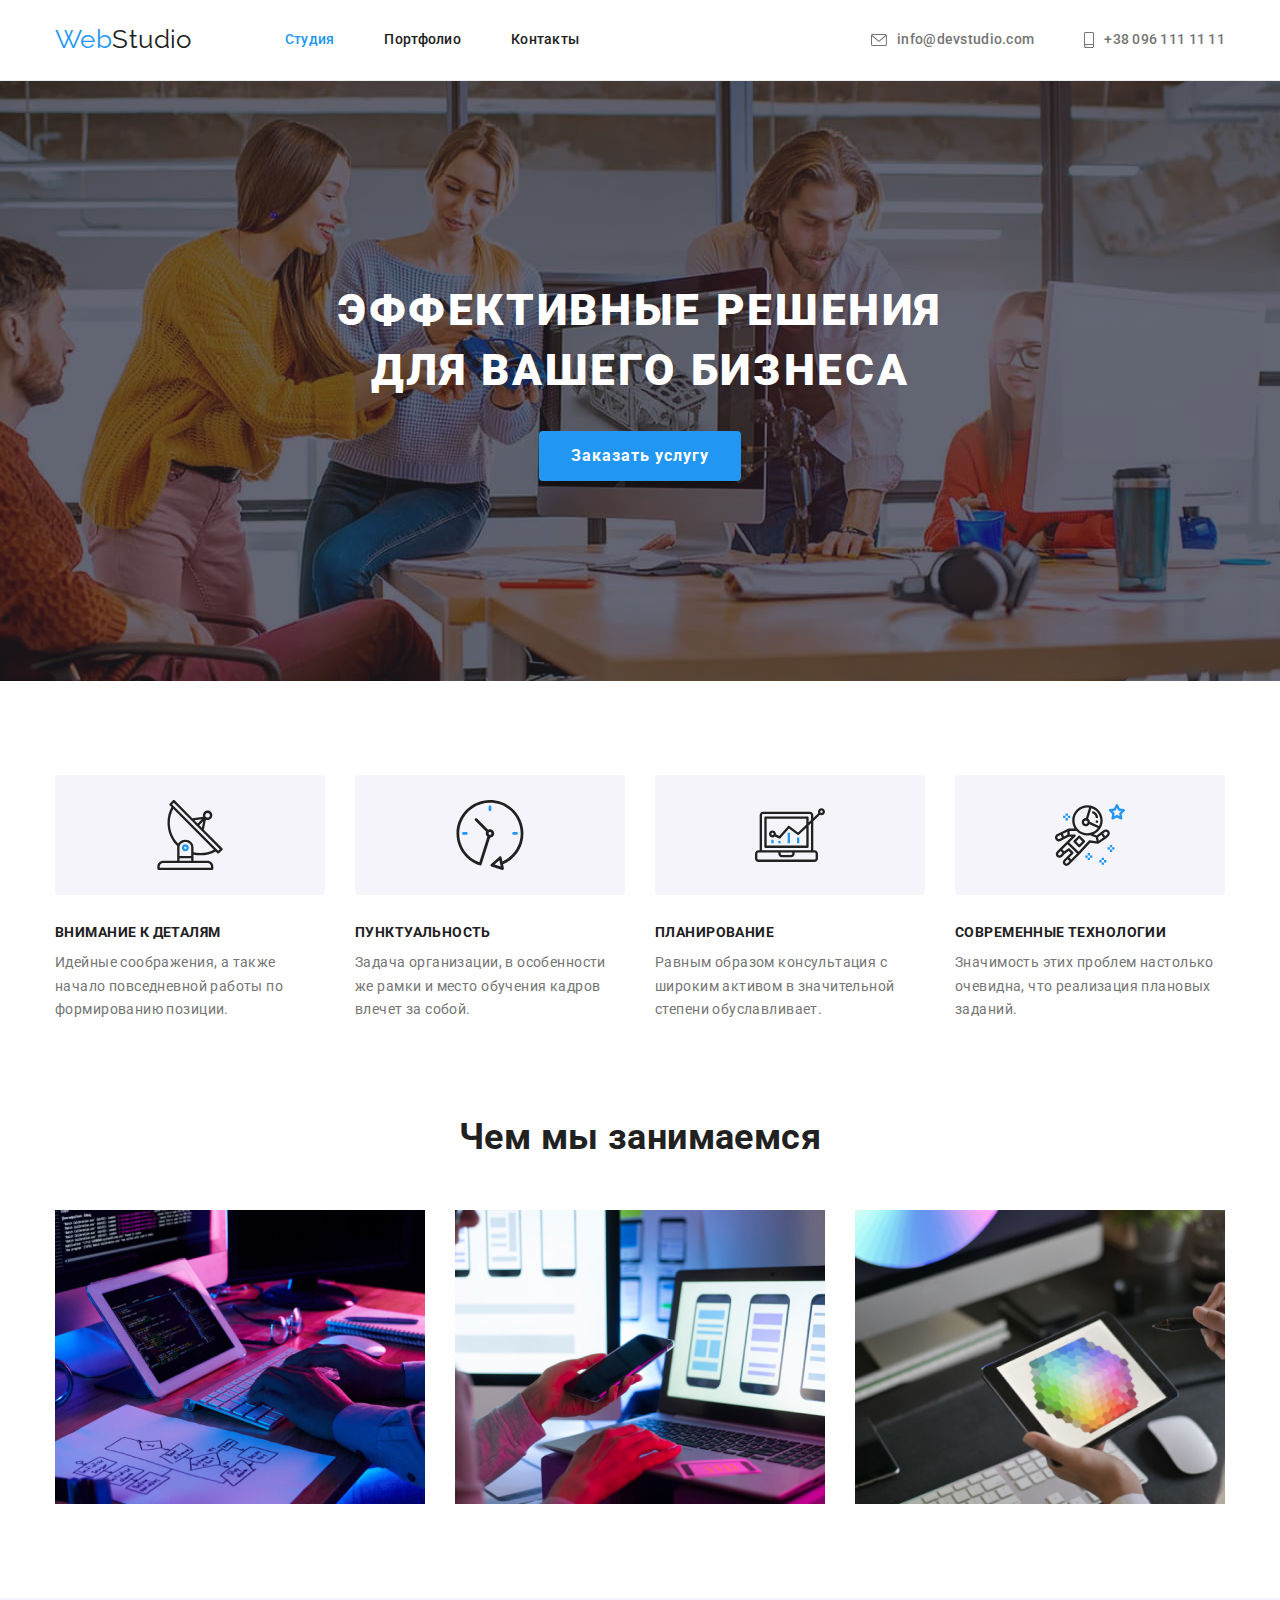
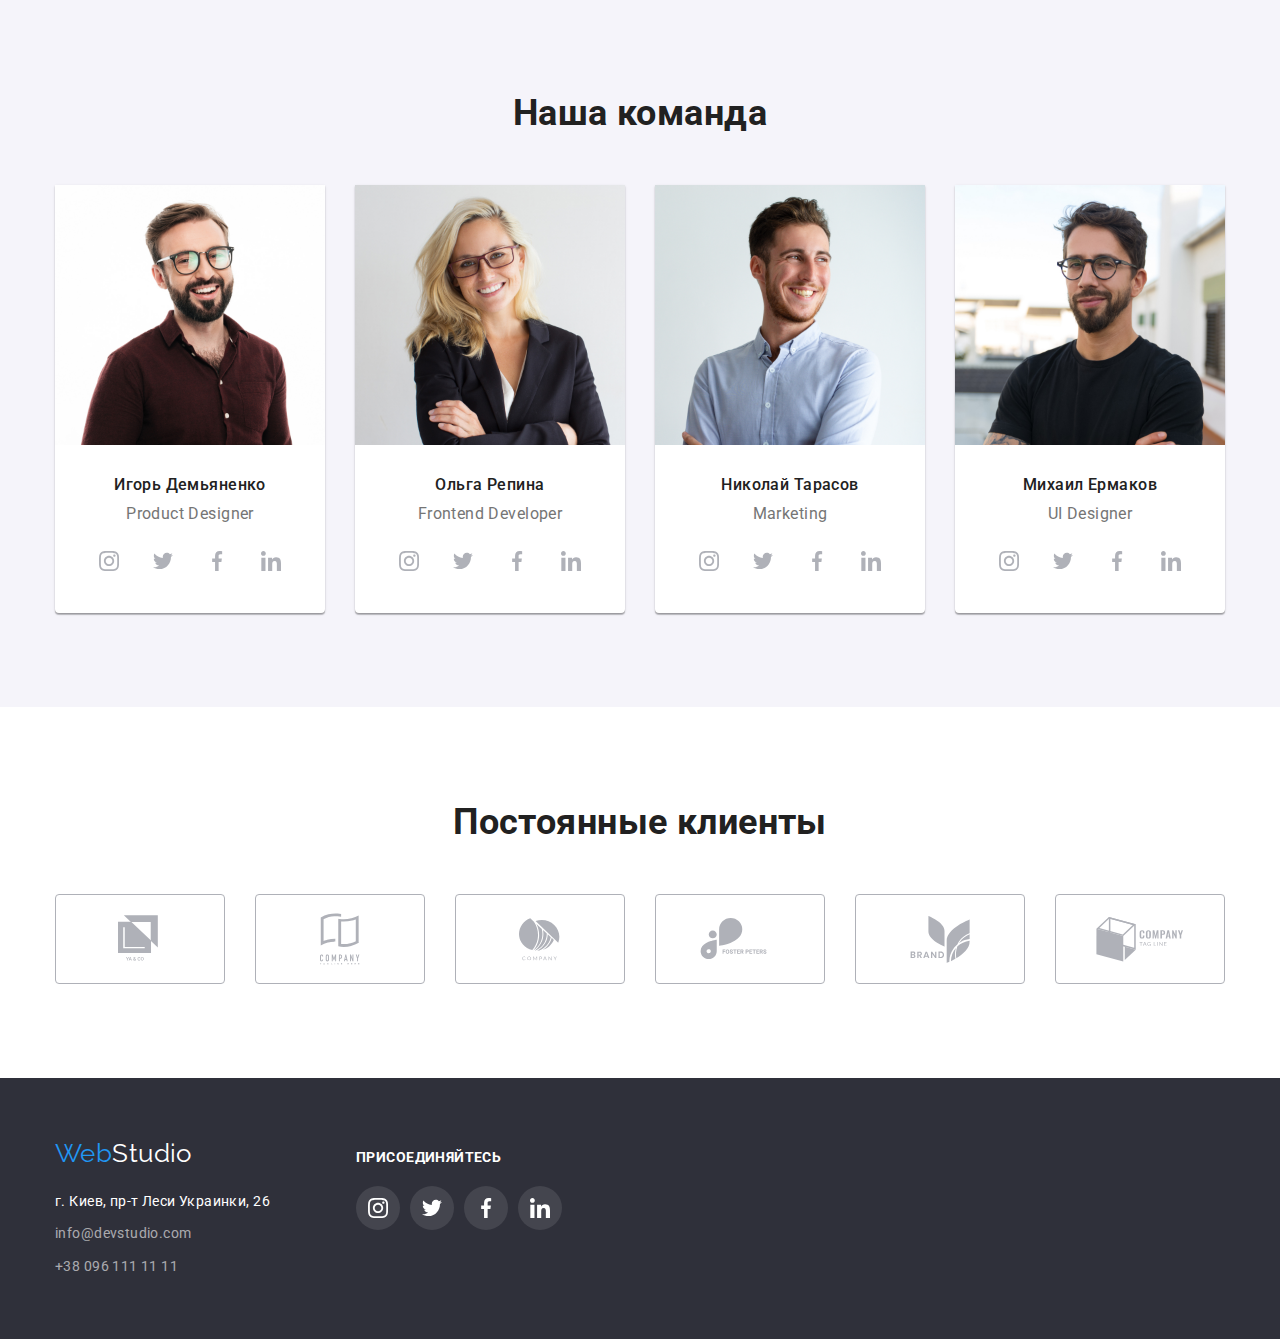
==== commit 99d4665a: "Вносит правки в стили" ====
--- a/index.html
+++ b/index.html
@@ -200,6 +200,7 @@
                   <a
                     class="social-networks__link"
                     href="https://www.instagram.com/"
+                    target="_blank"
                     aria-label="Instagram"
                   >
                     <svg class="social-networks__icon" width="20" height="20">
@@ -211,6 +212,7 @@
                   <a
                     class="social-networks__link"
                     href="https://twitter.com/"
+                    target="_blank"
                     aria-label="Twitter"
                   >
                     <svg class="social-networks__icon" width="20" height="20">
@@ -222,6 +224,7 @@
                   <a
                     class="social-networks__link"
                     href="https://www.facebook.com/"
+                    target="_blank"
                     aria-label="Facebook"
                   >
                     <svg class="social-networks__icon" width="20" height="20">
@@ -233,6 +236,7 @@
                   <a
                     class="social-networks__link"
                     href="https://www.linkedin.com/"
+                    target="_blank"
                     aria-label="Linkedin"
                   >
                     <svg class="social-networks__icon" width="20" height="20">
@@ -258,6 +262,7 @@
                   <a
                     class="social-networks__link"
                     href="https://www.instagram.com/"
+                    target="_blank"
                     aria-label="Instagram"
                   >
                     <svg class="social-networks__icon" width="20" height="20">
@@ -269,6 +274,7 @@
                   <a
                     class="social-networks__link"
                     href="https://twitter.com/"
+                    target="_blank"
                     aria-label="Twitter"
                   >
                     <svg class="social-networks__icon" width="20" height="20">
@@ -280,6 +286,7 @@
                   <a
                     class="social-networks__link"
                     href="https://www.facebook.com/"
+                    target="_blank"
                     aria-label="Facebook"
                   >
                     <svg class="social-networks__icon" width="20" height="20">
@@ -291,6 +298,7 @@
                   <a
                     class="social-networks__link"
                     href="https://www.linkedin.com/"
+                    target="_blank"
                     aria-label="Linkedin"
                   >
                     <svg class="social-networks__icon" width="20" height="20">
@@ -316,6 +324,7 @@
                   <a
                     class="social-networks__link"
                     href="https://www.instagram.com/"
+                    target="_blank"
                     aria-label="Instagram"
                   >
                     <svg class="social-networks__icon" width="20" height="20">
@@ -327,6 +336,7 @@
                   <a
                     class="social-networks__link"
                     href="https://twitter.com/"
+                    target="_blank"
                     aria-label="Twitter"
                   >
                     <svg class="social-networks__icon" width="20" height="20">
@@ -338,6 +348,7 @@
                   <a
                     class="social-networks__link"
                     href="https://www.facebook.com/"
+                    target="_blank"
                     aria-label="Facebook"
                   >
                     <svg class="social-networks__icon" width="20" height="20">
@@ -349,6 +360,7 @@
                   <a
                     class="social-networks__link"
                     href="https://www.linkedin.com/"
+                    target="_blank"
                     aria-label="Linkedin"
                   >
                     <svg class="social-networks__icon" width="20" height="20">
@@ -374,6 +386,7 @@
                   <a
                     class="social-networks__link"
                     href="https://www.instagram.com/"
+                    target="_blank"
                     aria-label="Instagram"
                   >
                     <svg class="social-networks__icon" width="20" height="20">
@@ -385,6 +398,7 @@
                   <a
                     class="social-networks__link"
                     href="https://twitter.com/"
+                    target="_blank"
                     aria-label="Twitter"
                   >
                     <svg class="social-networks__icon" width="20" height="20">
@@ -396,6 +410,7 @@
                   <a
                     class="social-networks__link"
                     href="https://www.facebook.com/"
+                    target="_blank"
                     aria-label="Facebook"
                   >
                     <svg class="social-networks__icon" width="20" height="20">
@@ -407,6 +422,7 @@
                   <a
                     class="social-networks__link"
                     href="https://www.linkedin.com/"
+                    target="_blank"
                     aria-label="Linkedin"
                   >
                     <svg class="social-networks__icon" width="20" height="20">
@@ -511,6 +527,7 @@
               <a
                 class="social-networks__link social-networks__link--footer"
                 href="https://www.instagram.com/"
+                target="_blank"
                 aria-label="Instagram"
               >
                 <svg
@@ -527,6 +544,7 @@
               <a
                 class="social-networks__link social-networks__link--footer"
                 href="https://twitter.com/"
+                target="_blank"
                 aria-label="Twitter"
               >
                 <svg
@@ -543,6 +561,7 @@
               <a
                 class="social-networks__link social-networks__link--footer"
                 href="https://www.facebook.com/"
+                target="_blank"
                 aria-label="Facebook"
               >
                 <svg
@@ -559,6 +578,7 @@
               <a
                 class="social-networks__link social-networks__link--footer"
                 href="https://www.linkedin.com/"
+                target="_blank"
                 aria-label="Linkedin"
               >
                 <svg
--- a/css/common.css
+++ b/css/common.css
@@ -57,8 +57,6 @@
 }
 
 .container {
-  margin-top: 0;
-  margin-bottom: 0;
   margin-left: auto;
   margin-right: auto;
   width: 1200px;
@@ -209,6 +207,7 @@
 }
 
 .footer__contacts {
+  width: 231px;
   margin-right: 70px;
 }
 
@@ -232,6 +231,10 @@
 }
 .address__item:not(:last-child) {
   margin-bottom: 9px;
+}
+
+.social-networks {
+  width: 206px;
 }
 
 .social-networks__title {
--- a/css/main.css
+++ b/css/main.css
@@ -2,7 +2,6 @@
 
 .hero__wrapper {
   max-width: 1600px;
-  height: 600px;
   margin-left: auto;
   margin-right: auto;
   background-color: var(--hero-color);
@@ -69,9 +68,12 @@
 }
 
 .features-list__container {
+  display: flex;
+  justify-content: center;
+  align-items: center;
+
   background-color: var(--secondary-bg-color);
   height: 120px;
-  padding: 25px 100px;
   margin-bottom: 30px;
   border-radius: 4px;
 }
@@ -160,6 +162,10 @@
   display: flex;
 }
 
+.regular-clients__item {
+  flex-basis: calc((100% - 5 * 30px) / 6);
+}
+
 .regular-clients__item:not(:last-child) {
   margin-right: 30px;
 }
@@ -168,7 +174,6 @@
   display: flex;
   justify-content: center;
   align-items: center;
-  width: 170px;
   height: 90px;
   border: 1px solid var(--primary-icon-color);
   border-radius: 4px;
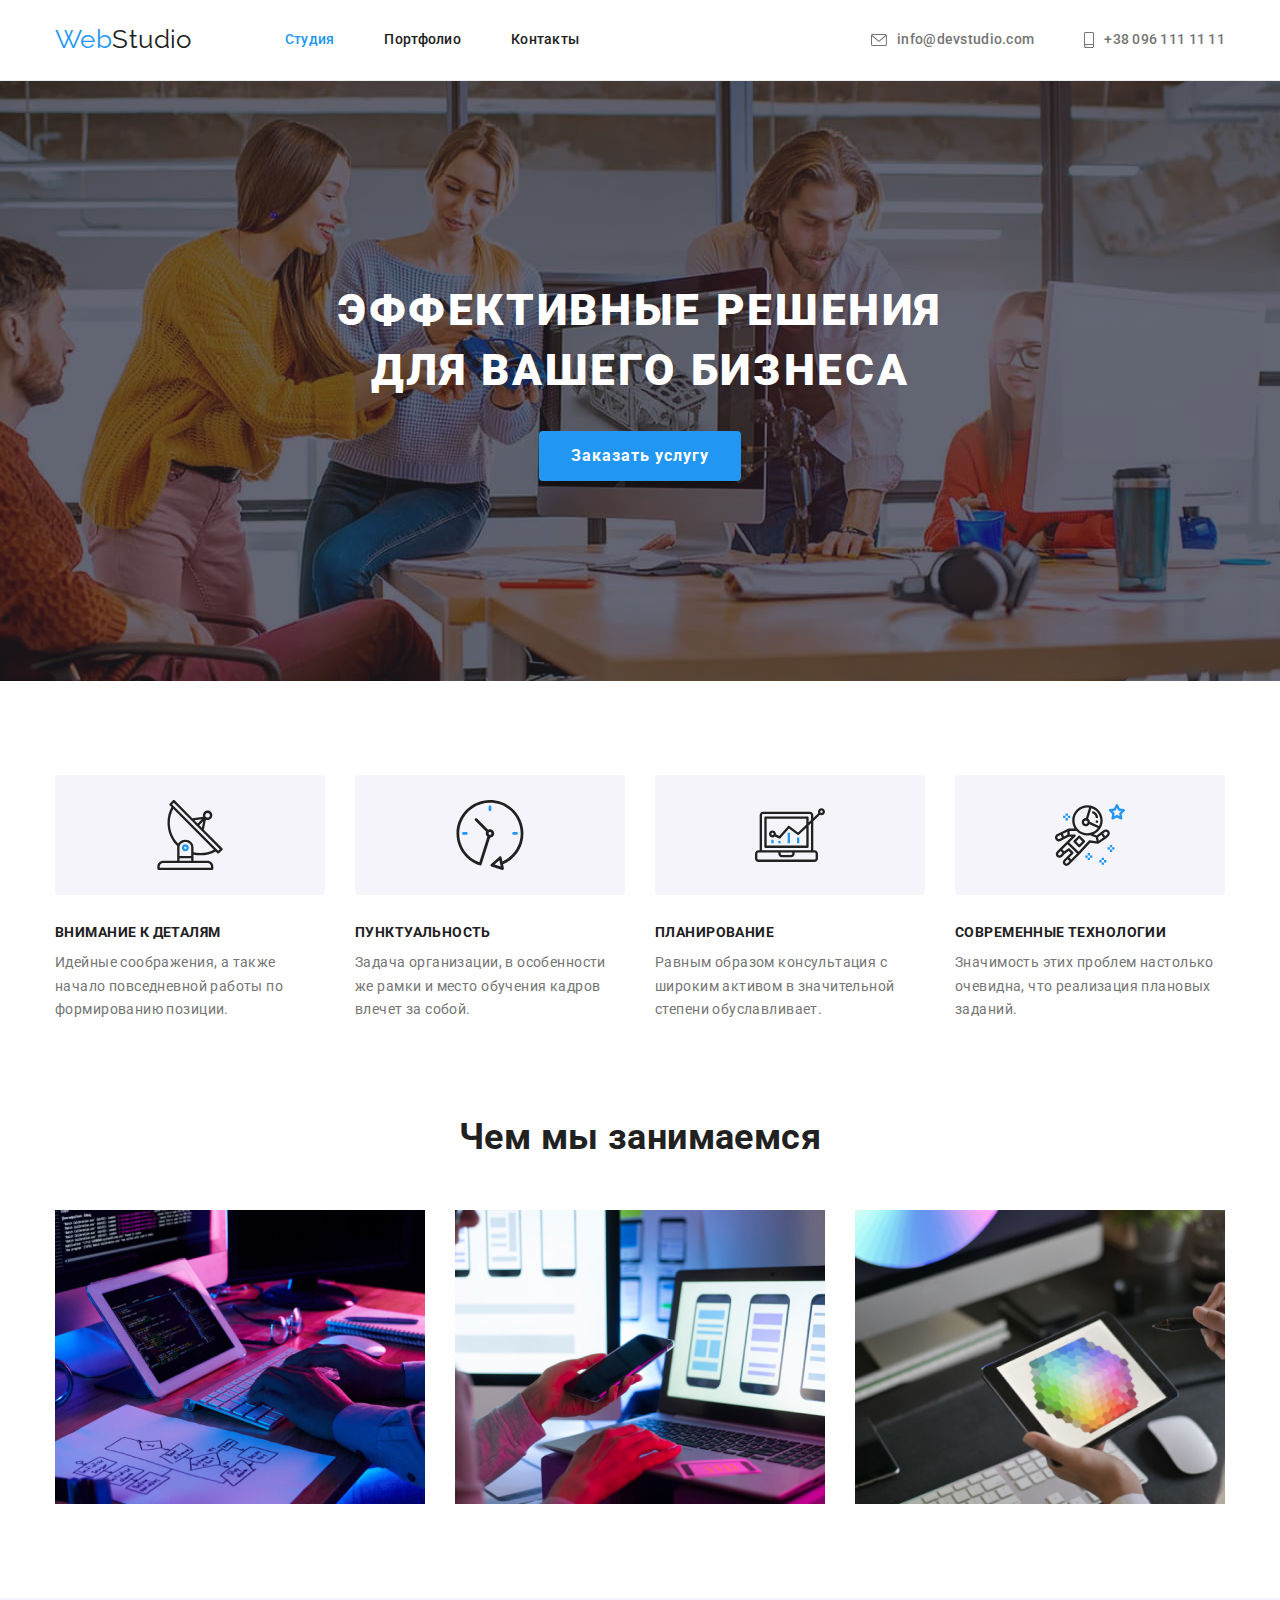
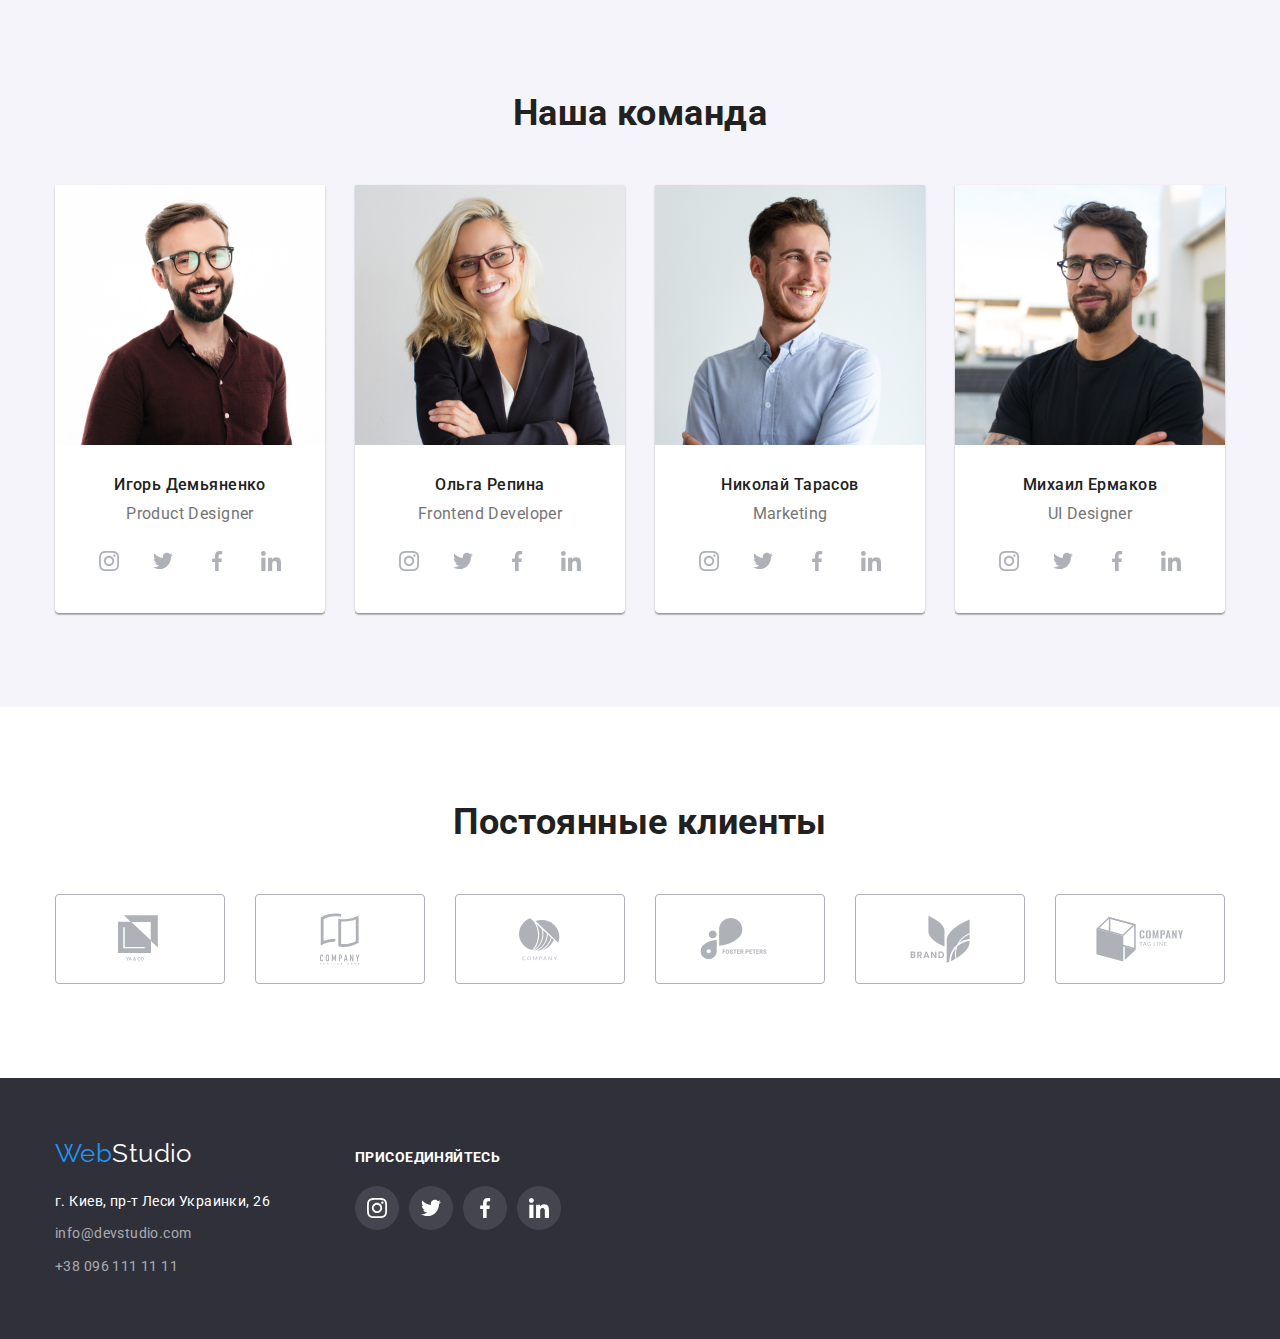
==== commit 9c77ba1d: "Исправляет футер и герой" ====
--- a/index.html
+++ b/index.html
@@ -72,12 +72,10 @@
 
       <section class="hero">
         <div class="hero__wrapper">
-          <div class="hero__content">
-            <h1 class="hero__title">
-              Эффективные решения <br />для вашего бизнеса
-            </h1>
-            <button class="button hero__button">Заказать услугу</button>
-          </div>
+          <h1 class="hero__title">
+            Эффективные решения <br />для вашего бизнеса
+          </h1>
+          <button class="button hero__button">Заказать услугу</button>
         </div>
       </section>
 
@@ -195,7 +193,7 @@
               />
               <h3 class="team-list__name">Игорь Демьяненко</h3>
               <p class="team-list__position" lang="en">Product Designer</p>
-              <ul class="social-networks__list">
+              <ul class="social-networks__list social-networks__list--center">
                 <li class="social-networks__item">
                   <a
                     class="social-networks__link"
@@ -257,7 +255,7 @@
               />
               <h3 class="team-list__name">Ольга Репина</h3>
               <p class="team-list__position" lang="en">Frontend Developer</p>
-              <ul class="social-networks__list">
+              <ul class="social-networks__list social-networks__list--center">
                 <li class="social-networks__item">
                   <a
                     class="social-networks__link"
@@ -319,7 +317,7 @@
               />
               <h3 class="team-list__name">Николай Тарасов</h3>
               <p class="team-list__position" lang="en">Marketing</p>
-              <ul class="social-networks__list">
+              <ul class="social-networks__list social-networks__list--center">
                 <li class="social-networks__item">
                   <a
                     class="social-networks__link"
@@ -381,7 +379,7 @@
               />
               <h3 class="team-list__name">Михаил Ермаков</h3>
               <p class="team-list__position" lang="en">UI Designer</p>
-              <ul class="social-networks__list">
+              <ul class="social-networks__list social-networks__list--center">
                 <li class="social-networks__item">
                   <a
                     class="social-networks__link"
--- a/css/common.css
+++ b/css/common.css
@@ -203,12 +203,13 @@
 
 .footer__container {
   display: flex;
+
   align-items: baseline;
 }
 
 .footer__contacts {
-  width: 231px;
-  margin-right: 70px;
+  width: 270px;
+  margin-right: 30px;
 }
 
 .logo__footer {
@@ -234,7 +235,7 @@
 }
 
 .social-networks {
-  width: 206px;
+  width: 270px;
 }
 
 .social-networks__title {
@@ -248,6 +249,9 @@
 
 .social-networks__list {
   display: flex;
+}
+
+.social-networks__list--center {
   justify-content: center;
 }
 
--- a/css/main.css
+++ b/css/main.css
@@ -4,6 +4,11 @@
   max-width: 1600px;
   margin-left: auto;
   margin-right: auto;
+
+  text-align: center;
+  padding-top: 200px;
+  padding-bottom: 200px;
+
   background-color: var(--hero-color);
   background-image: linear-gradient(
       to right,
@@ -13,12 +18,6 @@
     url('../images/hero.jpg');
   background-position: center;
   background-size: cover;
-}
-
-.hero__content {
-  text-align: center;
-  padding-top: 200px;
-  padding-bottom: 200px;
 }
 
 .hero__title {
